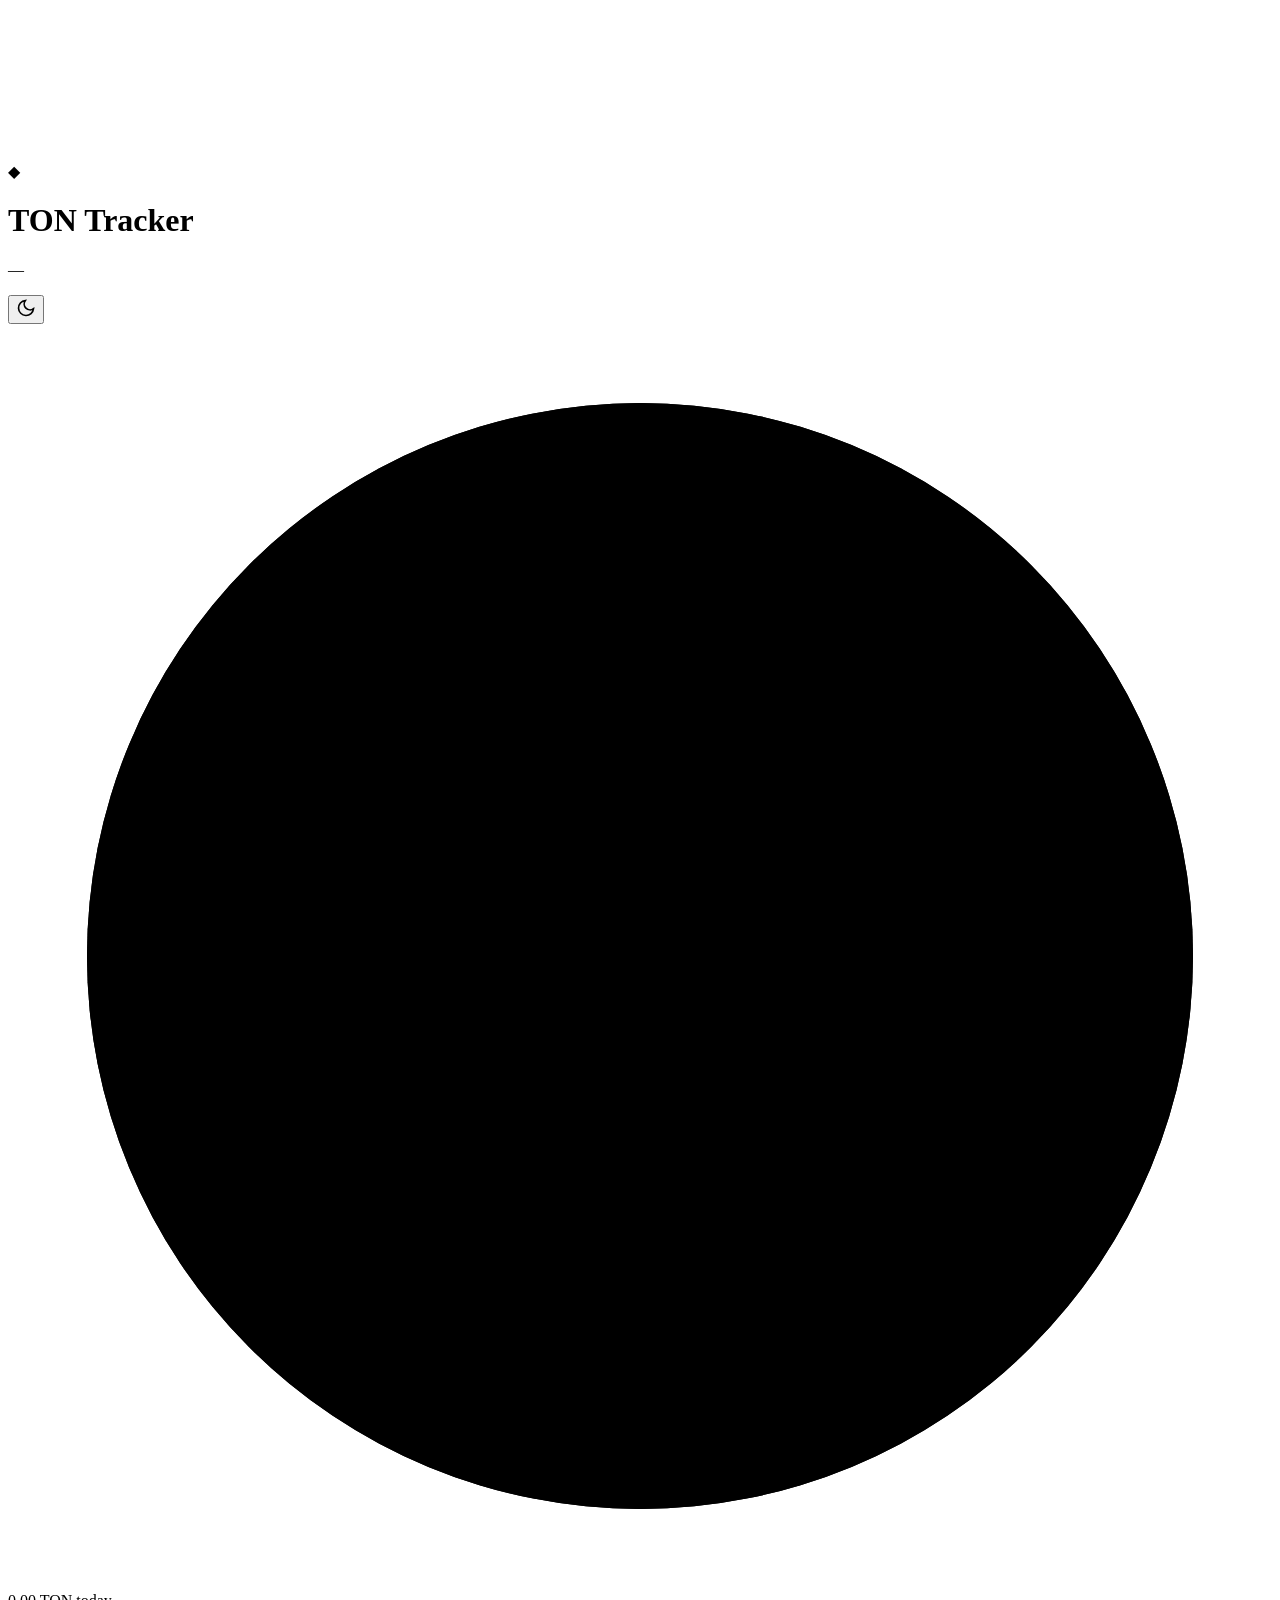
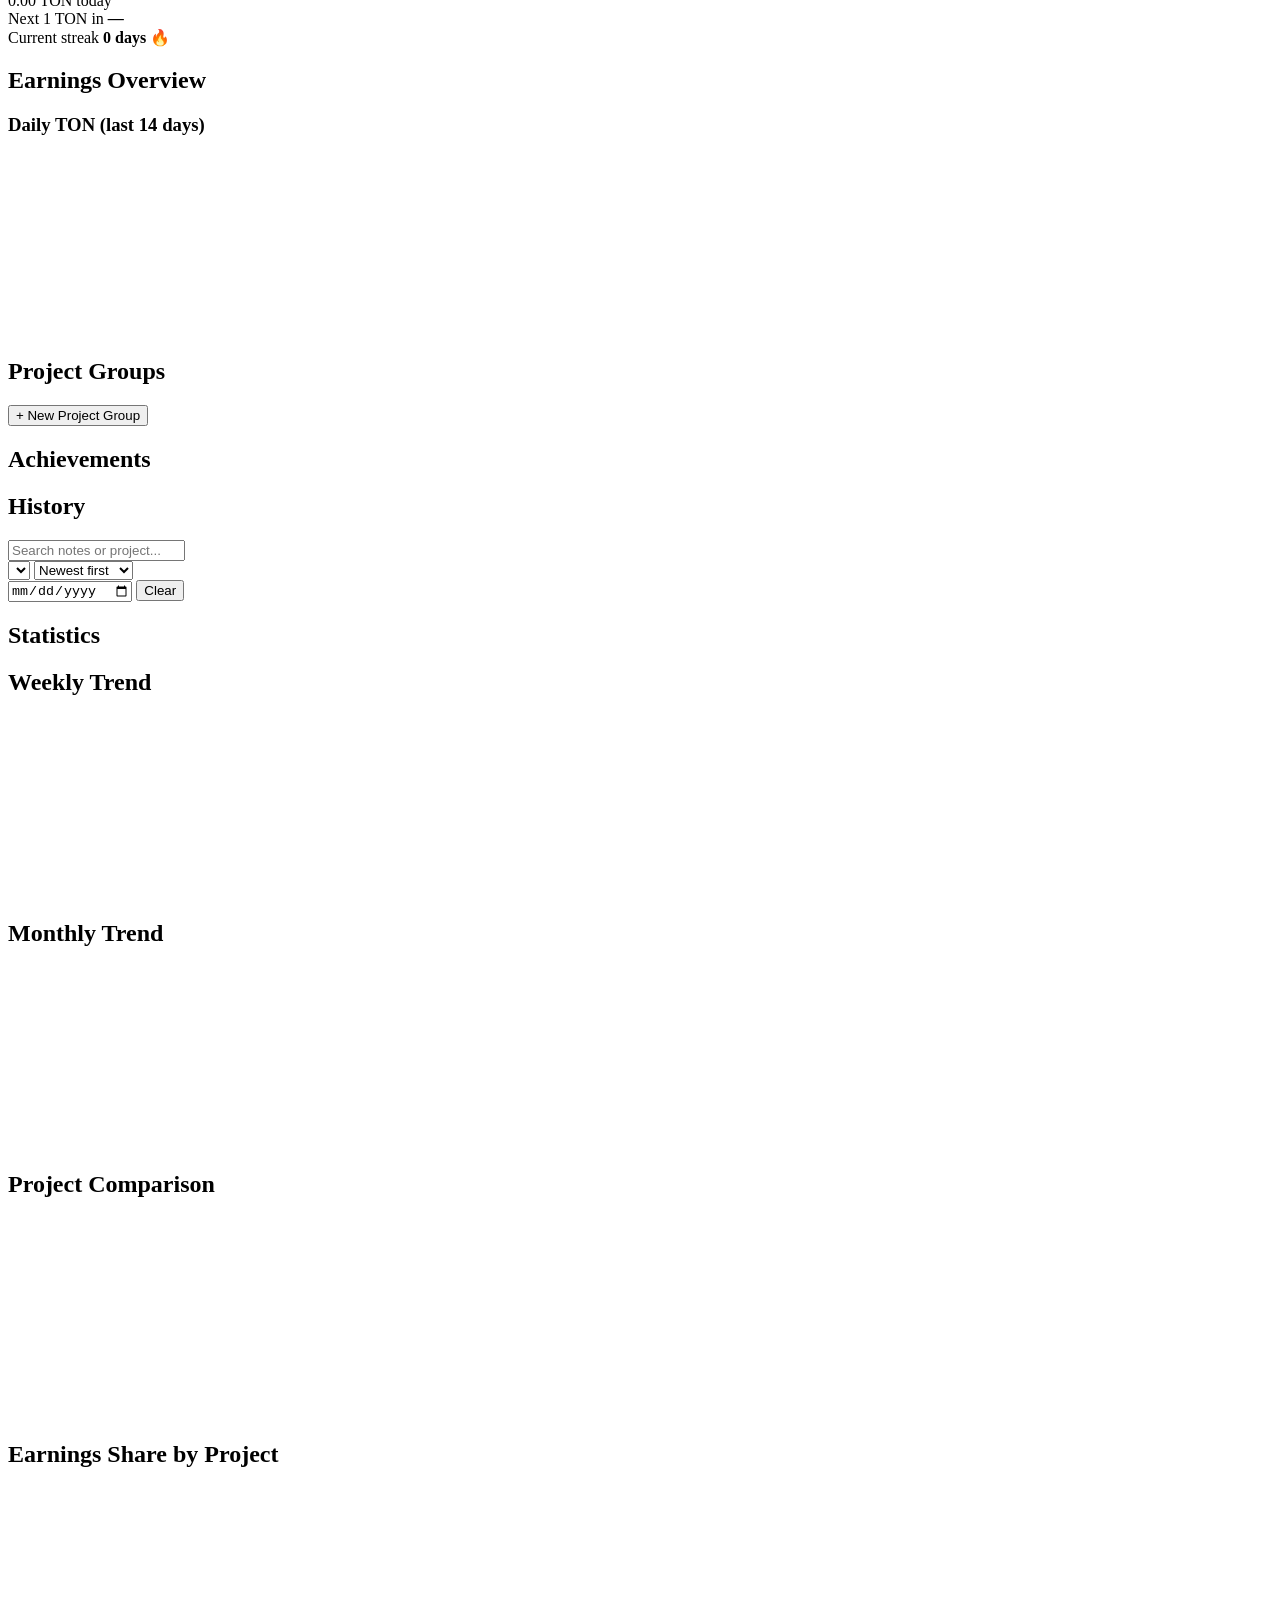
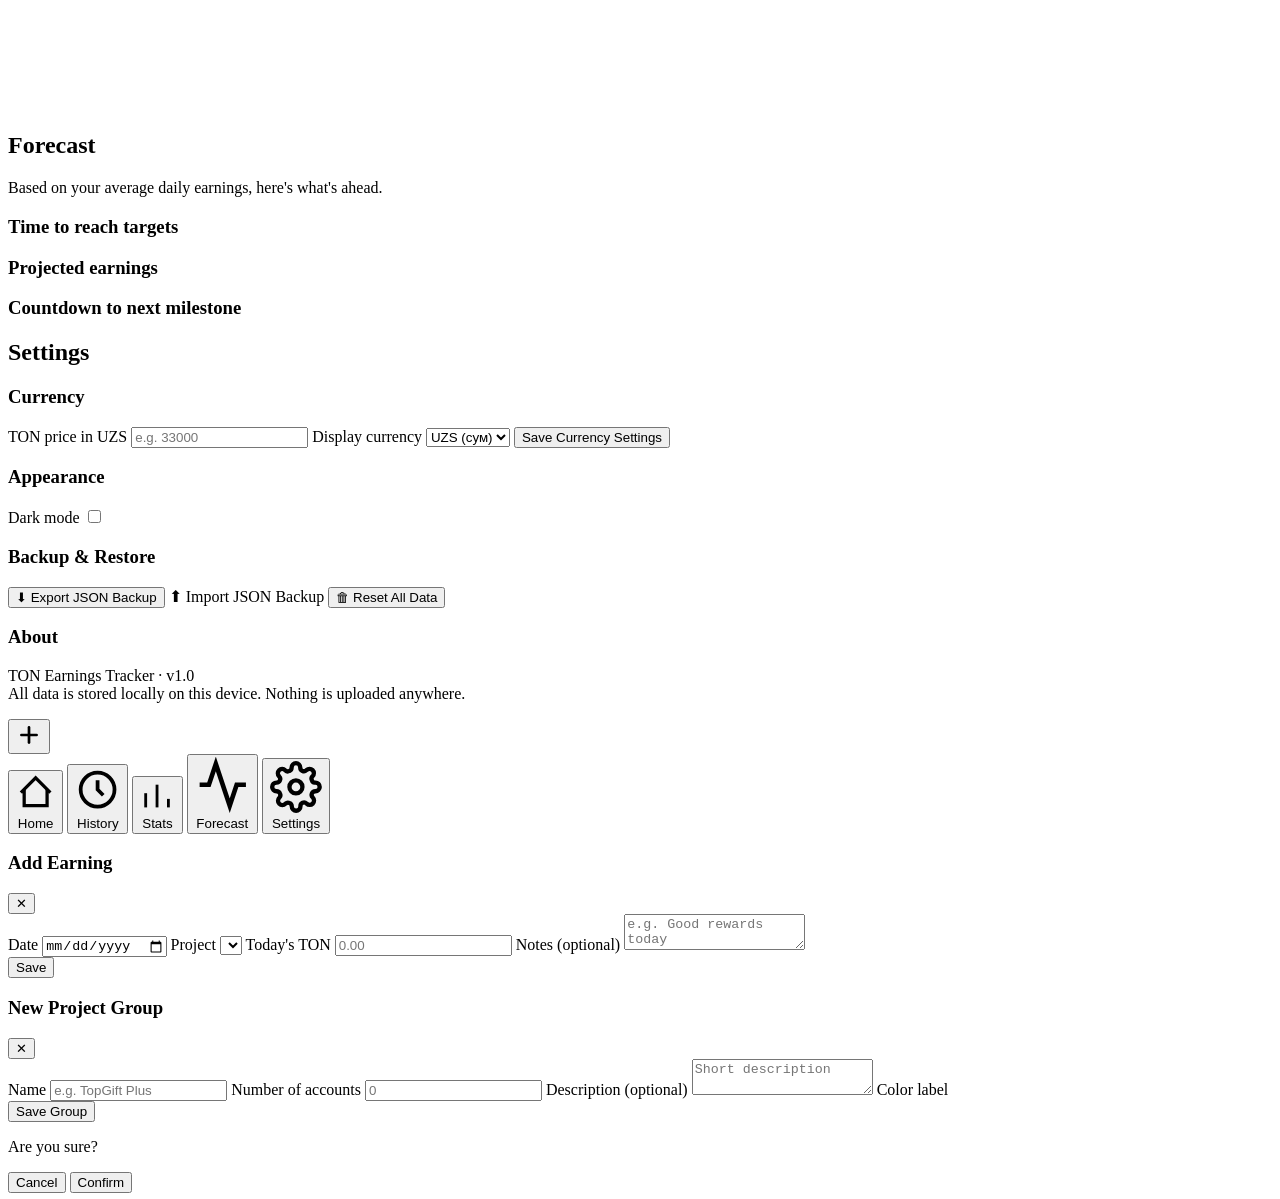
==== index.html @ f4ade4c9 "Create index.html" ====
<!DOCTYPE html>
<html lang="en">
<head>
<meta charset="UTF-8">
<meta name="viewport" content="width=device-width, initial-scale=1.0, viewport-fit=cover">
<title>TON Earnings Tracker</title>
<link rel="stylesheet" href="style.css">
</head>
<body>

<!-- ================= CONFETTI CANVAS (full-screen overlay for celebration bursts) ================= -->
<canvas id="confettiCanvas"></canvas>

<!-- ================= TOAST NOTIFICATION ================= -->
<div id="toast" class="toast"></div>

<!-- ================= APP SHELL ================= -->
<div class="app-shell">

  <!-- Top bar -->
  <header class="topbar">
    <div class="topbar-brand">
      <span class="topbar-logo">◆</span>
      <div class="topbar-titles">
        <h1>TON Tracker</h1>
        <p id="topbarDate">—</p>
      </div>
    </div>
    <button class="icon-btn" id="themeToggleBtn" title="Toggle theme" aria-label="Toggle dark/light mode">
      <svg id="themeIcon" width="20" height="20" viewBox="0 0 24 24" fill="none" stroke="currentColor" stroke-width="2"><path d="M21 12.79A9 9 0 1 1 11.21 3 7 7 0 0 0 21 12.79z"/></svg>
    </button>
  </header>

  <!-- ================= MAIN SCROLL AREA ================= -->
  <main class="main-content" id="mainContent">

    <!-- ---------------- DASHBOARD PAGE ---------------- -->
    <section class="page active" id="page-dashboard">

      <!-- Hero ring: progress toward next 1 TON -->
      <div class="hero-card glass">
        <div class="hero-ring-wrap">
          <svg class="hero-ring" viewBox="0 0 160 160">
            <circle class="hero-ring-bg" cx="80" cy="80" r="70"></circle>
            <circle class="hero-ring-fg" id="heroRingFg" cx="80" cy="80" r="70"></circle>
          </svg>
          <div class="hero-ring-center">
            <span class="hero-ring-value" id="heroRingValue">0.00</span>
            <span class="hero-ring-label">TON today</span>
          </div>
        </div>
        <div class="hero-meta">
          <div class="hero-meta-row">
            <span>Next 1 TON in</span>
            <strong id="heroNextTon">—</strong>
          </div>
          <div class="hero-meta-row">
            <span>Current streak</span>
            <strong id="heroStreak">0 days 🔥</strong>
          </div>
        </div>
      </div>

      <!-- Stat cards grid -->
      <div class="stat-grid" id="statGrid">
        <!-- populated by JS -->
      </div>

      <!-- Quick add button lives as a floating action button (see below) -->

      <h2 class="section-title">Earnings Overview</h2>
      <div class="chart-card glass">
        <div class="chart-card-head">
          <h3>Daily TON (last 14 days)</h3>
        </div>
        <canvas id="dashboardDailyChart" height="180"></canvas>
      </div>

      <h2 class="section-title">Project Groups</h2>
      <div class="group-grid" id="groupGrid">
        <!-- populated by JS -->
      </div>
      <button class="btn-secondary full-width" id="addGroupBtn">+ New Project Group</button>

      <h2 class="section-title">Achievements</h2>
      <div class="badge-row" id="badgeRow">
        <!-- populated by JS -->
      </div>

    </section>

    <!-- ---------------- HISTORY PAGE ---------------- -->
    <section class="page" id="page-history">
      <h2 class="page-title">History</h2>

      <div class="glass filter-card">
        <input type="text" id="historySearch" class="input" placeholder="Search notes or project...">
        <div class="filter-row">
          <select id="historyProjectFilter" class="input select"></select>
          <select id="historySort" class="input select">
            <option value="newest">Newest first</option>
            <option value="oldest">Oldest first</option>
            <option value="highest">Highest TON</option>
            <option value="lowest">Lowest TON</option>
          </select>
        </div>
        <div class="filter-row">
          <input type="date" id="historyDateFilter" class="input">
          <button class="btn-ghost small" id="clearFiltersBtn">Clear</button>
        </div>
      </div>

      <div class="history-list" id="historyList">
        <!-- populated by JS -->
      </div>
      <p class="empty-state" id="historyEmpty" style="display:none;">No entries yet. Tap + to add your first earning.</p>
    </section>

    <!-- ---------------- STATISTICS PAGE ---------------- -->
    <section class="page" id="page-stats">
      <h2 class="page-title">Statistics</h2>

      <div class="stat-grid" id="statsDetailGrid">
        <!-- populated by JS -->
      </div>

      <h2 class="section-title">Weekly Trend</h2>
      <div class="chart-card glass">
        <canvas id="weeklyChart" height="180"></canvas>
      </div>

      <h2 class="section-title">Monthly Trend</h2>
      <div class="chart-card glass">
        <canvas id="monthlyChart" height="180"></canvas>
      </div>

      <h2 class="section-title">Project Comparison</h2>
      <div class="chart-card glass">
        <canvas id="projectCompareChart" height="200"></canvas>
      </div>

      <h2 class="section-title">Earnings Share by Project</h2>
      <div class="chart-card glass">
        <canvas id="projectPieChart" height="220"></canvas>
      </div>
    </section>

    <!-- ---------------- FORECAST PAGE ---------------- -->
    <section class="page" id="page-forecast">
      <h2 class="page-title">Forecast</h2>
      <p class="page-subtitle">Based on your average daily earnings, here's what's ahead.</p>

      <h3 class="section-title small">Time to reach targets</h3>
      <div class="forecast-grid" id="forecastTargetGrid">
        <!-- populated by JS -->
      </div>

      <h3 class="section-title small">Projected earnings</h3>
      <div class="forecast-grid" id="forecastProjectionGrid">
        <!-- populated by JS -->
      </div>

      <h3 class="section-title small">Countdown to next milestone</h3>
      <div class="glass countdown-card" id="countdownCard">
        <!-- populated by JS -->
      </div>
    </section>

    <!-- ---------------- SETTINGS PAGE ---------------- -->
    <section class="page" id="page-settings">
      <h2 class="page-title">Settings</h2>

      <div class="glass settings-card">
        <h3 class="settings-heading">Currency</h3>
        <label class="field-label">TON price in UZS</label>
        <input type="number" id="tonPriceInput" class="input" placeholder="e.g. 33000" min="0" step="1">
        <label class="field-label">Display currency</label>
        <select id="currencySelect" class="input select">
          <option value="UZS">UZS (сум)</option>
          <option value="USD">USD ($)</option>
          <option value="EUR">EUR (€)</option>
          <option value="RUB">RUB (₽)</option>
        </select>
        <button class="btn-primary full-width" id="saveCurrencyBtn">Save Currency Settings</button>
      </div>

      <div class="glass settings-card">
        <h3 class="settings-heading">Appearance</h3>
        <div class="toggle-row">
          <span>Dark mode</span>
          <label class="switch">
            <input type="checkbox" id="darkModeSwitch">
            <span class="slider"></span>
          </label>
        </div>
      </div>

      <div class="glass settings-card">
        <h3 class="settings-heading">Backup & Restore</h3>
        <button class="btn-secondary full-width" id="exportBtn">⬇ Export JSON Backup</button>
        <label class="btn-secondary full-width file-label">
          ⬆ Import JSON Backup
          <input type="file" id="importInput" accept="application/json" hidden>
        </label>
        <button class="btn-danger full-width" id="resetBtn">🗑 Reset All Data</button>
      </div>

      <div class="glass settings-card">
        <h3 class="settings-heading">About</h3>
        <p class="about-text">TON Earnings Tracker · v1.0<br>All data is stored locally on this device. Nothing is uploaded anywhere.</p>
      </div>
    </section>

  </main>

  <!-- ================= FLOATING ADD BUTTON ================= -->
  <button class="fab" id="fabAddEntry" aria-label="Add earning entry">
    <svg width="26" height="26" viewBox="0 0 24 24" fill="none" stroke="currentColor" stroke-width="2.5" stroke-linecap="round"><line x1="12" y1="5" x2="12" y2="19"/><line x1="5" y1="12" x2="19" y2="12"/></svg>
  </button>

  <!-- ================= BOTTOM NAVIGATION ================= -->
  <nav class="bottom-nav">
    <button class="nav-item active" data-page="dashboard">
      <svg viewBox="0 0 24 24" fill="none" stroke="currentColor" stroke-width="2"><path d="M3 12l9-9 9 9"/><path d="M5 10v10h14V10"/></svg>
      <span>Home</span>
    </button>
    <button class="nav-item" data-page="history">
      <svg viewBox="0 0 24 24" fill="none" stroke="currentColor" stroke-width="2"><circle cx="12" cy="12" r="9"/><path d="M12 7v5l3 3"/></svg>
      <span>History</span>
    </button>
    <button class="nav-item" data-page="stats">
      <svg viewBox="0 0 24 24" fill="none" stroke="currentColor" stroke-width="2"><line x1="4" y1="20" x2="4" y2="10"/><line x1="12" y1="20" x2="12" y2="4"/><line x1="20" y1="20" x2="20" y2="14"/></svg>
      <span>Stats</span>
    </button>
    <button class="nav-item" data-page="forecast">
      <svg viewBox="0 0 24 24" fill="none" stroke="currentColor" stroke-width="2"><path d="M22 12h-4l-3 9L9 3l-3 9H2"/></svg>
      <span>Forecast</span>
    </button>
    <button class="nav-item" data-page="settings">
      <svg viewBox="0 0 24 24" fill="none" stroke="currentColor" stroke-width="2"><circle cx="12" cy="12" r="3"/><path d="M19.4 15a1.65 1.65 0 00.33 1.82l.06.06a2 2 0 11-2.83 2.83l-.06-.06a1.65 1.65 0 00-1.82-.33 1.65 1.65 0 00-1 1.51V21a2 2 0 11-4 0v-.09A1.65 1.65 0 009 19.4a1.65 1.65 0 00-1.82.33l-.06.06a2 2 0 11-2.83-2.83l.06-.06A1.65 1.65 0 004.6 15a1.65 1.65 0 00-1.51-1H3a2 2 0 110-4h.09A1.65 1.65 0 004.6 9a1.65 1.65 0 00-.33-1.82l-.06-.06a2 2 0 112.83-2.83l.06.06A1.65 1.65 0 009 4.6a1.65 1.65 0 001-1.51V3a2 2 0 114 0v.09a1.65 1.65 0 001 1.51 1.65 1.65 0 001.82-.33l.06-.06a2 2 0 112.83 2.83l-.06.06A1.65 1.65 0 0019.4 9c.2.63.63 1.16 1.51 1H21a2 2 0 010 4h-.09a1.65 1.65 0 00-1.51 1z"/></svg>
      <span>Settings</span>
    </button>
  </nav>
</div>

<!-- ================= MODAL: ADD/EDIT ENTRY ================= -->
<div class="modal-overlay" id="entryModalOverlay">
  <div class="modal glass" id="entryModal">
    <div class="modal-header">
      <h3 id="entryModalTitle">Add Earning</h3>
      <button class="icon-btn" id="closeEntryModal">✕</button>
    </div>
    <div class="modal-body">
      <input type="hidden" id="entryId">
      <label class="field-label">Date</label>
      <input type="date" id="entryDate" class="input">

      <label class="field-label">Project</label>
      <select id="entryProject" class="input select"></select>

      <label class="field-label">Today's TON</label>
      <input type="number" id="entryAmount" class="input" placeholder="0.00" min="0" step="0.0001">

      <label class="field-label">Notes (optional)</label>
      <textarea id="entryNotes" class="input textarea" placeholder="e.g. Good rewards today"></textarea>
    </div>
    <div class="modal-footer">
      <button class="btn-ghost" id="deleteEntryBtn" style="display:none;">Delete</button>
      <button class="btn-primary" id="saveEntryBtn">Save</button>
    </div>
  </div>
</div>

<!-- ================= MODAL: ADD/EDIT GROUP ================= -->
<div class="modal-overlay" id="groupModalOverlay">
  <div class="modal glass" id="groupModal">
    <div class="modal-header">
      <h3 id="groupModalTitle">New Project Group</h3>
      <button class="icon-btn" id="closeGroupModal">✕</button>
    </div>
    <div class="modal-body">
      <input type="hidden" id="groupId">
      <label class="field-label">Name</label>
      <input type="text" id="groupName" class="input" placeholder="e.g. TopGift Plus">

      <label class="field-label">Number of accounts</label>
      <input type="number" id="groupAccounts" class="input" placeholder="0" min="0" step="1">

      <label class="field-label">Description (optional)</label>
      <textarea id="groupDescription" class="input textarea" placeholder="Short description"></textarea>

      <label class="field-label">Color label</label>
      <div class="color-swatches" id="colorSwatches"></div>
    </div>
    <div class="modal-footer">
      <button class="btn-ghost" id="deleteGroupBtn" style="display:none;">Delete</button>
      <button class="btn-primary" id="saveGroupBtn">Save Group</button>
    </div>
  </div>
</div>

<!-- ================= MODAL: CONFIRM ================= -->
<div class="modal-overlay" id="confirmOverlay">
  <div class="modal glass confirm-modal">
    <div class="modal-body">
      <p id="confirmMessage">Are you sure?</p>
    </div>
    <div class="modal-footer">
      <button class="btn-ghost" id="confirmCancelBtn">Cancel</button>
      <button class="btn-danger" id="confirmOkBtn">Confirm</button>
    </div>
  </div>
</div>

<script src="app.js"></script>
</body>
</html>
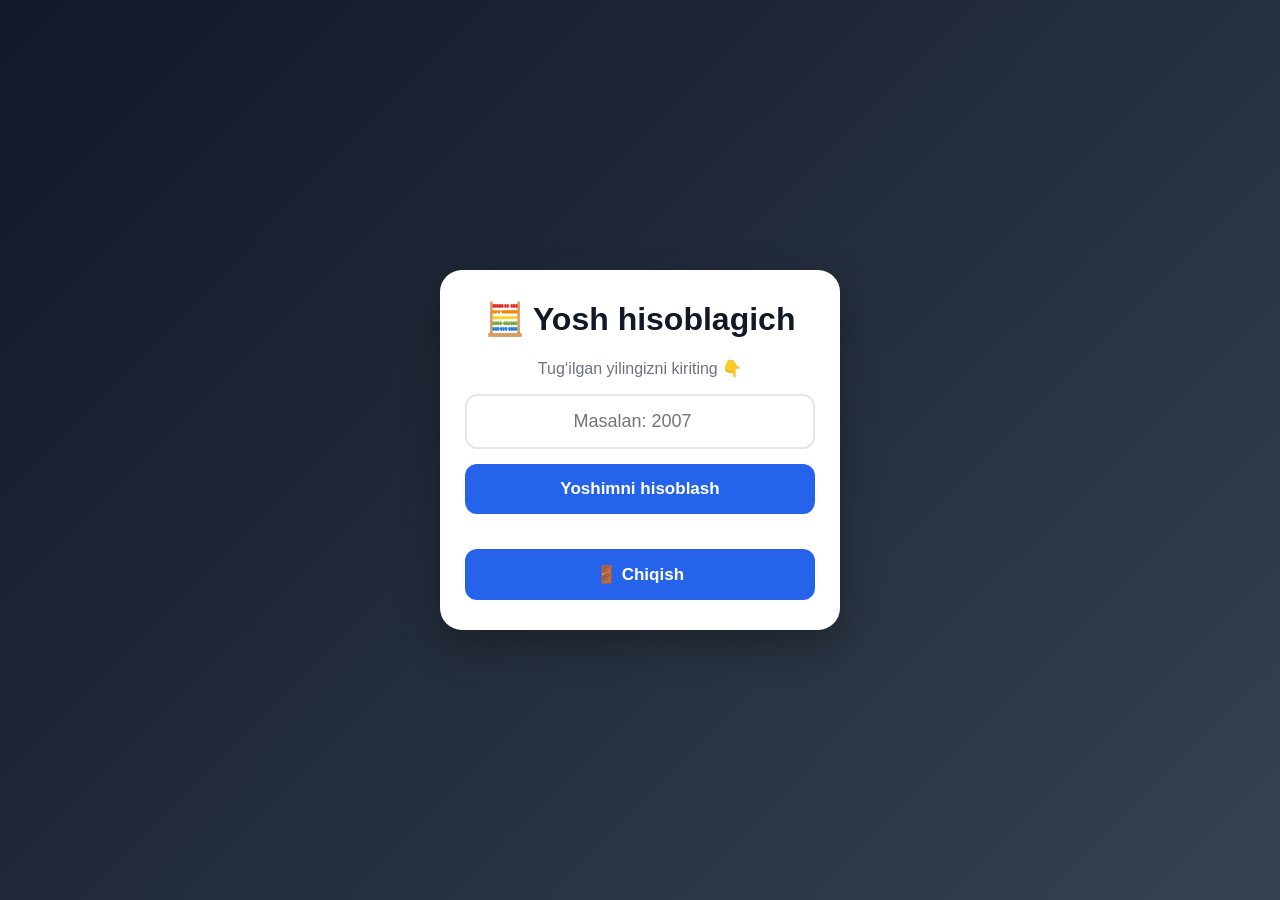
==== commit 2a2c91d9: "Update index.html" ====
--- a/index.html
+++ b/index.html
@@ -1,317 +1,170 @@
-<!DOCTYPE html>
-<html lang="en">
+<!DOCTYPE html><html lang="uz">
 <head>
-<meta charset="UTF-8">
-<meta name="viewport" content="width=device-width, initial-scale=1.0, viewport-fit=cover">
-<title>TON Earnings Tracker</title>
-<link rel="stylesheet" href="style.css">
-</head>
-<body>
+    <meta charset="UTF-8">
+    <meta name="viewport" content="width=device-width, initial-scale=1.0">
+    <title>Yosh hisoblagich 😐</title><style>
+    * {
+        box-sizing: border-box;
+        font-family: Arial, sans-serif;
+    }
 
-<!-- ================= CONFETTI CANVAS (full-screen overlay for celebration bursts) ================= -->
-<canvas id="confettiCanvas"></canvas>
+    body {
+        margin: 0;
+        min-height: 100vh;
+        display: flex;
+        justify-content: center;
+        align-items: center;
+        background: linear-gradient(135deg, #111827, #374151);
+        padding: 20px;
+    }
 
-<!-- ================= TOAST NOTIFICATION ================= -->
-<div id="toast" class="toast"></div>
+    .box {
+        width: 100%;
+        max-width: 400px;
+        background: white;
+        padding: 30px 25px;
+        border-radius: 22px;
+        text-align: center;
+        box-shadow: 0 15px 40px rgba(0,0,0,0.3);
+    }
 
-<!-- ================= APP SHELL ================= -->
-<div class="app-shell">
+    h1 {
+        margin-top: 0;
+        color: #111827;
+    }
 
-  <!-- Top bar -->
-  <header class="topbar">
-    <div class="topbar-brand">
-      <span class="topbar-logo">◆</span>
-      <div class="topbar-titles">
-        <h1>TON Tracker</h1>
-        <p id="topbarDate">—</p>
-      </div>
+    p {
+        color: #6b7280;
+    }
+
+    input {
+        width: 100%;
+        padding: 15px;
+        border: 2px solid #e5e7eb;
+        border-radius: 12px;
+        font-size: 18px;
+        text-align: center;
+        outline: none;
+    }
+
+    input:focus {
+        border-color: #2563eb;
+    }
+
+    button {
+        width: 100%;
+        margin-top: 15px;
+        padding: 15px;
+        border: none;
+        border-radius: 12px;
+        background: #2563eb;
+        color: white;
+        font-size: 17px;
+        font-weight: bold;
+        cursor: pointer;
+    }
+
+    button:hover {
+        background: #1d4ed8;
+    }
+
+    #result {
+        margin-top: 20px;
+        font-size: 20px;
+        font-weight: bold;
+        color: #111827;
+    }
+
+    .payment {
+        display: none;
+        margin-top: 25px;
+        padding: 20px;
+        border-radius: 15px;
+        background: #fff7ed;
+        border: 2px solid #fb923c;
+    }
+
+    .card {
+        background: #111827;
+        color: white;
+        padding: 14px;
+        border-radius: 10px;
+        margin: 15px 0;
+        font-size: 18px;
+        letter-spacing: 1px;
+    }
+
+    .warning {
+        color: #dc2626;
+        font-size: 17px;
+        line-height: 1.5;
+        font-weight: bold;
+    }
+</style>
+
+</head><body><div class="box">
+
+    <h1>🧮 Yosh hisoblagich</h1>
+
+    <p>Tug‘ilgan yilingizni kiriting 👇</p>
+
+    <input type="number" id="year" placeholder="Masalan: 2007">
+
+    <button onclick="calculateAge()">Yoshimni hisoblash</button>
+
+    <div id="result"></div>
+
+    <button onclick="exitSite()">🚪 Chiqish</button>
+
+    <div class="payment" id="payment">
+
+        <h2>💸 To‘lov mavjud</h2>
+
+        <p>Saytdan foydalanish narxi:</p>
+
+        <h1>25 000 so‘m</h1>
+
+        <div class="card">
+            💳 5614 6868 1371 0202
+        </div>
+
+        <p class="warning">
+            Saytdan, birovning mahsulotidan foydalanib
+            pulini to‘lamasdan chiqib ketmoqchimisiz?
+            <br><br>
+            UYALING 🥲
+        </p>
+
     </div>
-    <button class="icon-btn" id="themeToggleBtn" title="Toggle theme" aria-label="Toggle dark/light mode">
-      <svg id="themeIcon" width="20" height="20" viewBox="0 0 24 24" fill="none" stroke="currentColor" stroke-width="2"><path d="M21 12.79A9 9 0 1 1 11.21 3 7 7 0 0 0 21 12.79z"/></svg>
-    </button>
-  </header>
 
-  <!-- ================= MAIN SCROLL AREA ================= -->
-  <main class="main-content" id="mainContent">
-
-    <!-- ---------------- DASHBOARD PAGE ---------------- -->
-    <section class="page active" id="page-dashboard">
-
-      <!-- Hero ring: progress toward next 1 TON -->
-      <div class="hero-card glass">
-        <div class="hero-ring-wrap">
-          <svg class="hero-ring" viewBox="0 0 160 160">
-            <circle class="hero-ring-bg" cx="80" cy="80" r="70"></circle>
-            <circle class="hero-ring-fg" id="heroRingFg" cx="80" cy="80" r="70"></circle>
-          </svg>
-          <div class="hero-ring-center">
-            <span class="hero-ring-value" id="heroRingValue">0.00</span>
-            <span class="hero-ring-label">TON today</span>
-          </div>
-        </div>
-        <div class="hero-meta">
-          <div class="hero-meta-row">
-            <span>Next 1 TON in</span>
-            <strong id="heroNextTon">—</strong>
-          </div>
-          <div class="hero-meta-row">
-            <span>Current streak</span>
-            <strong id="heroStreak">0 days 🔥</strong>
-          </div>
-        </div>
-      </div>
-
-      <!-- Stat cards grid -->
-      <div class="stat-grid" id="statGrid">
-        <!-- populated by JS -->
-      </div>
-
-      <!-- Quick add button lives as a floating action button (see below) -->
-
-      <h2 class="section-title">Earnings Overview</h2>
-      <div class="chart-card glass">
-        <div class="chart-card-head">
-          <h3>Daily TON (last 14 days)</h3>
-        </div>
-        <canvas id="dashboardDailyChart" height="180"></canvas>
-      </div>
-
-      <h2 class="section-title">Project Groups</h2>
-      <div class="group-grid" id="groupGrid">
-        <!-- populated by JS -->
-      </div>
-      <button class="btn-secondary full-width" id="addGroupBtn">+ New Project Group</button>
-
-      <h2 class="section-title">Achievements</h2>
-      <div class="badge-row" id="badgeRow">
-        <!-- populated by JS -->
-      </div>
-
-    </section>
-
-    <!-- ---------------- HISTORY PAGE ---------------- -->
-    <section class="page" id="page-history">
-      <h2 class="page-title">History</h2>
-
-      <div class="glass filter-card">
-        <input type="text" id="historySearch" class="input" placeholder="Search notes or project...">
-        <div class="filter-row">
-          <select id="historyProjectFilter" class="input select"></select>
-          <select id="historySort" class="input select">
-            <option value="newest">Newest first</option>
-            <option value="oldest">Oldest first</option>
-            <option value="highest">Highest TON</option>
-            <option value="lowest">Lowest TON</option>
-          </select>
-        </div>
-        <div class="filter-row">
-          <input type="date" id="historyDateFilter" class="input">
-          <button class="btn-ghost small" id="clearFiltersBtn">Clear</button>
-        </div>
-      </div>
-
-      <div class="history-list" id="historyList">
-        <!-- populated by JS -->
-      </div>
-      <p class="empty-state" id="historyEmpty" style="display:none;">No entries yet. Tap + to add your first earning.</p>
-    </section>
-
-    <!-- ---------------- STATISTICS PAGE ---------------- -->
-    <section class="page" id="page-stats">
-      <h2 class="page-title">Statistics</h2>
-
-      <div class="stat-grid" id="statsDetailGrid">
-        <!-- populated by JS -->
-      </div>
-
-      <h2 class="section-title">Weekly Trend</h2>
-      <div class="chart-card glass">
-        <canvas id="weeklyChart" height="180"></canvas>
-      </div>
-
-      <h2 class="section-title">Monthly Trend</h2>
-      <div class="chart-card glass">
-        <canvas id="monthlyChart" height="180"></canvas>
-      </div>
-
-      <h2 class="section-title">Project Comparison</h2>
-      <div class="chart-card glass">
-        <canvas id="projectCompareChart" height="200"></canvas>
-      </div>
-
-      <h2 class="section-title">Earnings Share by Project</h2>
-      <div class="chart-card glass">
-        <canvas id="projectPieChart" height="220"></canvas>
-      </div>
-    </section>
-
-    <!-- ---------------- FORECAST PAGE ---------------- -->
-    <section class="page" id="page-forecast">
-      <h2 class="page-title">Forecast</h2>
-      <p class="page-subtitle">Based on your average daily earnings, here's what's ahead.</p>
-
-      <h3 class="section-title small">Time to reach targets</h3>
-      <div class="forecast-grid" id="forecastTargetGrid">
-        <!-- populated by JS -->
-      </div>
-
-      <h3 class="section-title small">Projected earnings</h3>
-      <div class="forecast-grid" id="forecastProjectionGrid">
-        <!-- populated by JS -->
-      </div>
-
-      <h3 class="section-title small">Countdown to next milestone</h3>
-      <div class="glass countdown-card" id="countdownCard">
-        <!-- populated by JS -->
-      </div>
-    </section>
-
-    <!-- ---------------- SETTINGS PAGE ---------------- -->
-    <section class="page" id="page-settings">
-      <h2 class="page-title">Settings</h2>
-
-      <div class="glass settings-card">
-        <h3 class="settings-heading">Currency</h3>
-        <label class="field-label">TON price in UZS</label>
-        <input type="number" id="tonPriceInput" class="input" placeholder="e.g. 33000" min="0" step="1">
-        <label class="field-label">Display currency</label>
-        <select id="currencySelect" class="input select">
-          <option value="UZS">UZS (сум)</option>
-          <option value="USD">USD ($)</option>
-          <option value="EUR">EUR (€)</option>
-          <option value="RUB">RUB (₽)</option>
-        </select>
-        <button class="btn-primary full-width" id="saveCurrencyBtn">Save Currency Settings</button>
-      </div>
-
-      <div class="glass settings-card">
-        <h3 class="settings-heading">Appearance</h3>
-        <div class="toggle-row">
-          <span>Dark mode</span>
-          <label class="switch">
-            <input type="checkbox" id="darkModeSwitch">
-            <span class="slider"></span>
-          </label>
-        </div>
-      </div>
-
-      <div class="glass settings-card">
-        <h3 class="settings-heading">Backup & Restore</h3>
-        <button class="btn-secondary full-width" id="exportBtn">⬇ Export JSON Backup</button>
-        <label class="btn-secondary full-width file-label">
-          ⬆ Import JSON Backup
-          <input type="file" id="importInput" accept="application/json" hidden>
-        </label>
-        <button class="btn-danger full-width" id="resetBtn">🗑 Reset All Data</button>
-      </div>
-
-      <div class="glass settings-card">
-        <h3 class="settings-heading">About</h3>
-        <p class="about-text">TON Earnings Tracker · v1.0<br>All data is stored locally on this device. Nothing is uploaded anywhere.</p>
-      </div>
-    </section>
-
-  </main>
-
-  <!-- ================= FLOATING ADD BUTTON ================= -->
-  <button class="fab" id="fabAddEntry" aria-label="Add earning entry">
-    <svg width="26" height="26" viewBox="0 0 24 24" fill="none" stroke="currentColor" stroke-width="2.5" stroke-linecap="round"><line x1="12" y1="5" x2="12" y2="19"/><line x1="5" y1="12" x2="19" y2="12"/></svg>
-  </button>
-
-  <!-- ================= BOTTOM NAVIGATION ================= -->
-  <nav class="bottom-nav">
-    <button class="nav-item active" data-page="dashboard">
-      <svg viewBox="0 0 24 24" fill="none" stroke="currentColor" stroke-width="2"><path d="M3 12l9-9 9 9"/><path d="M5 10v10h14V10"/></svg>
-      <span>Home</span>
-    </button>
-    <button class="nav-item" data-page="history">
-      <svg viewBox="0 0 24 24" fill="none" stroke="currentColor" stroke-width="2"><circle cx="12" cy="12" r="9"/><path d="M12 7v5l3 3"/></svg>
-      <span>History</span>
-    </button>
-    <button class="nav-item" data-page="stats">
-      <svg viewBox="0 0 24 24" fill="none" stroke="currentColor" stroke-width="2"><line x1="4" y1="20" x2="4" y2="10"/><line x1="12" y1="20" x2="12" y2="4"/><line x1="20" y1="20" x2="20" y2="14"/></svg>
-      <span>Stats</span>
-    </button>
-    <button class="nav-item" data-page="forecast">
-      <svg viewBox="0 0 24 24" fill="none" stroke="currentColor" stroke-width="2"><path d="M22 12h-4l-3 9L9 3l-3 9H2"/></svg>
-      <span>Forecast</span>
-    </button>
-    <button class="nav-item" data-page="settings">
-      <svg viewBox="0 0 24 24" fill="none" stroke="currentColor" stroke-width="2"><circle cx="12" cy="12" r="3"/><path d="M19.4 15a1.65 1.65 0 00.33 1.82l.06.06a2 2 0 11-2.83 2.83l-.06-.06a1.65 1.65 0 00-1.82-.33 1.65 1.65 0 00-1 1.51V21a2 2 0 11-4 0v-.09A1.65 1.65 0 009 19.4a1.65 1.65 0 00-1.82.33l-.06.06a2 2 0 11-2.83-2.83l.06-.06A1.65 1.65 0 004.6 15a1.65 1.65 0 00-1.51-1H3a2 2 0 110-4h.09A1.65 1.65 0 004.6 9a1.65 1.65 0 00-.33-1.82l-.06-.06a2 2 0 112.83-2.83l.06.06A1.65 1.65 0 009 4.6a1.65 1.65 0 001-1.51V3a2 2 0 114 0v.09a1.65 1.65 0 001 1.51 1.65 1.65 0 001.82-.33l.06-.06a2 2 0 112.83 2.83l-.06.06A1.65 1.65 0 0019.4 9c.2.63.63 1.16 1.51 1H21a2 2 0 010 4h-.09a1.65 1.65 0 00-1.51 1z"/></svg>
-      <span>Settings</span>
-    </button>
-  </nav>
 </div>
 
-<!-- ================= MODAL: ADD/EDIT ENTRY ================= -->
-<div class="modal-overlay" id="entryModalOverlay">
-  <div class="modal glass" id="entryModal">
-    <div class="modal-header">
-      <h3 id="entryModalTitle">Add Earning</h3>
-      <button class="icon-btn" id="closeEntryModal">✕</button>
-    </div>
-    <div class="modal-body">
-      <input type="hidden" id="entryId">
-      <label class="field-label">Date</label>
-      <input type="date" id="entryDate" class="input">
+<script>
+    function calculateAge() {
+        const birthYear = document.getElementById("year").value;
+        const currentYear = new Date().getFullYear();
 
-      <label class="field-label">Project</label>
-      <select id="entryProject" class="input select"></select>
+        if (birthYear === "") {
+            document.getElementById("result").innerHTML =
+                "Avval tug‘ilgan yilingizni yozing 😐";
+            return;
+        }
 
-      <label class="field-label">Today's TON</label>
-      <input type="number" id="entryAmount" class="input" placeholder="0.00" min="0" step="0.0001">
+        const age = currentYear - birthYear;
 
-      <label class="field-label">Notes (optional)</label>
-      <textarea id="entryNotes" class="input textarea" placeholder="e.g. Good rewards today"></textarea>
-    </div>
-    <div class="modal-footer">
-      <button class="btn-ghost" id="deleteEntryBtn" style="display:none;">Delete</button>
-      <button class="btn-primary" id="saveEntryBtn">Save</button>
-    </div>
-  </div>
-</div>
+        document.getElementById("result").innerHTML =
+            `Sizning yoshingiz: ${age} yosh 🎉`;
+    }
 
-<!-- ================= MODAL: ADD/EDIT GROUP ================= -->
-<div class="modal-overlay" id="groupModalOverlay">
-  <div class="modal glass" id="groupModal">
-    <div class="modal-header">
-      <h3 id="groupModalTitle">New Project Group</h3>
-      <button class="icon-btn" id="closeGroupModal">✕</button>
-    </div>
-    <div class="modal-body">
-      <input type="hidden" id="groupId">
-      <label class="field-label">Name</label>
-      <input type="text" id="groupName" class="input" placeholder="e.g. TopGift Plus">
+    function exitSite() {
+        document.getElementById("payment").style.display = "block";
 
-      <label class="field-label">Number of accounts</label>
-      <input type="number" id="groupAccounts" class="input" placeholder="0" min="0" step="1">
+        window.scrollTo({
+            top: document.body.scrollHeight,
+            behavior: "smooth"
+        });
+    }
+</script>
 
-      <label class="field-label">Description (optional)</label>
-      <textarea id="groupDescription" class="input textarea" placeholder="Short description"></textarea>
-
-      <label class="field-label">Color label</label>
-      <div class="color-swatches" id="colorSwatches"></div>
-    </div>
-    <div class="modal-footer">
-      <button class="btn-ghost" id="deleteGroupBtn" style="display:none;">Delete</button>
-      <button class="btn-primary" id="saveGroupBtn">Save Group</button>
-    </div>
-  </div>
-</div>
-
-<!-- ================= MODAL: CONFIRM ================= -->
-<div class="modal-overlay" id="confirmOverlay">
-  <div class="modal glass confirm-modal">
-    <div class="modal-body">
-      <p id="confirmMessage">Are you sure?</p>
-    </div>
-    <div class="modal-footer">
-      <button class="btn-ghost" id="confirmCancelBtn">Cancel</button>
-      <button class="btn-danger" id="confirmOkBtn">Confirm</button>
-    </div>
-  </div>
-</div>
-
-<script src="app.js"></script>
 </body>
 </html>
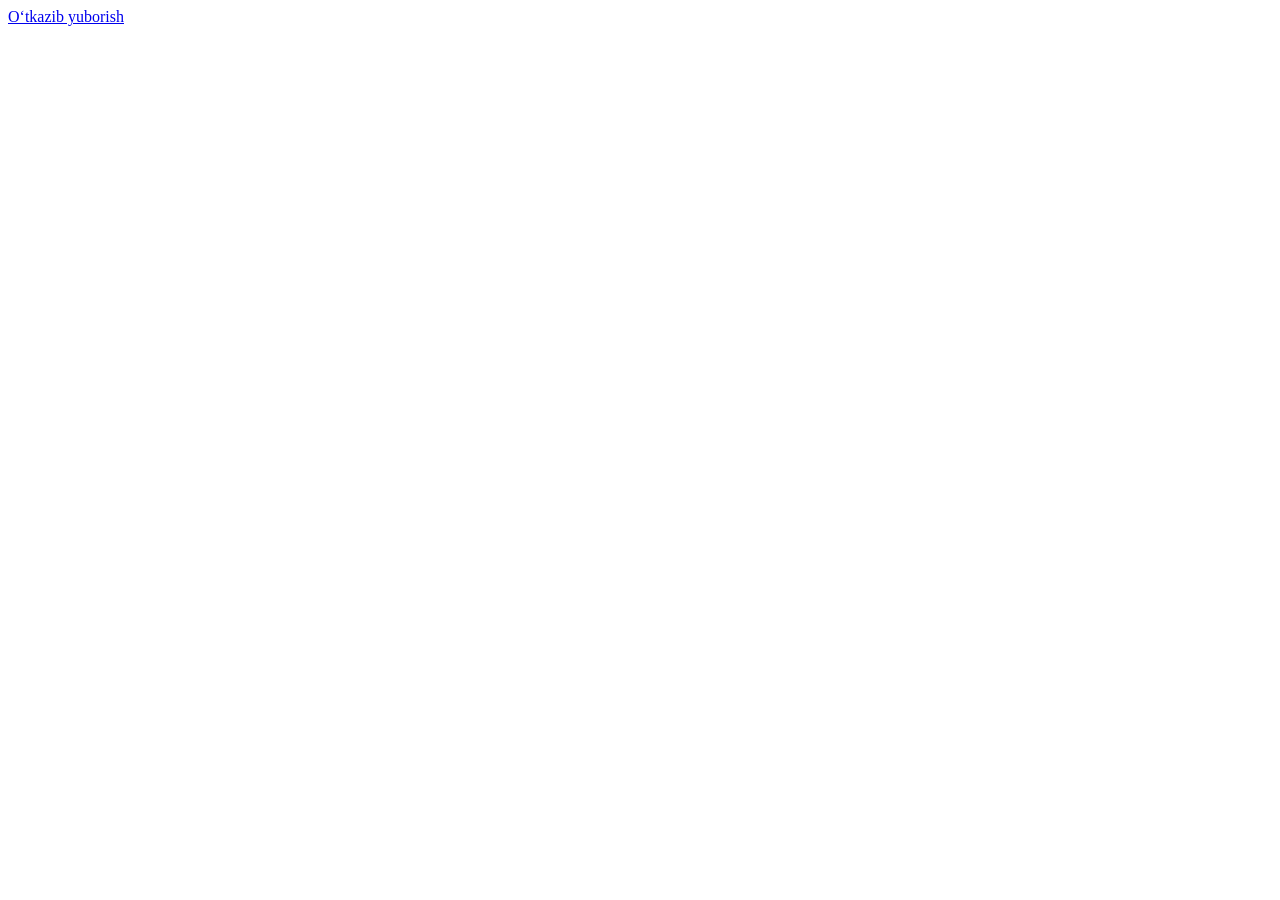
==== commit 670ec64f: "Update index.html" ====
--- a/index.html
+++ b/index.html
@@ -1,170 +1,31 @@
-<!DOCTYPE html><html lang="uz">
+<!DOCTYPE html>
+<html lang="uz">
 <head>
-    <meta charset="UTF-8">
-    <meta name="viewport" content="width=device-width, initial-scale=1.0">
-    <title>Yosh hisoblagich 😐</title><style>
-    * {
-        box-sizing: border-box;
-        font-family: Arial, sans-serif;
-    }
+<meta charset="UTF-8" />
+<meta name="viewport" content="width=device-width, initial-scale=1, viewport-fit=cover, maximum-scale=1" />
+<title>Flect — Telegram xizmatlari</title>
+<meta name="description" content="Telegram Stars, Premium, Gifts va akkauntlarni qulay narxda xarid qiling." />
+<meta name="theme-color" content="#F7F6FB" />
 
-    body {
-        margin: 0;
-        min-height: 100vh;
-        display: flex;
-        justify-content: center;
-        align-items: center;
-        background: linear-gradient(135deg, #111827, #374151);
-        padding: 20px;
-    }
+<link rel="preconnect" href="https://fonts.googleapis.com">
+<link rel="preconnect" href="https://fonts.gstatic.com" crossorigin>
+<link href="https://fonts.googleapis.com/css2?family=Manrope:wght@500;600;700;800&display=swap" rel="stylesheet">
 
-    .box {
-        width: 100%;
-        max-width: 400px;
-        background: white;
-        padding: 30px 25px;
-        border-radius: 22px;
-        text-align: center;
-        box-shadow: 0 15px 40px rgba(0,0,0,0.3);
-    }
+<link rel="stylesheet" href="style.css" />
+<script src="https://telegram.org/js/telegram-web-app.js"></script>
+</head>
+<body>
 
-    h1 {
-        margin-top: 0;
-        color: #111827;
-    }
+<a class="skip-link" href="#view">O‘tkazib yuborish</a>
 
-    p {
-        color: #6b7280;
-    }
-
-    input {
-        width: 100%;
-        padding: 15px;
-        border: 2px solid #e5e7eb;
-        border-radius: 12px;
-        font-size: 18px;
-        text-align: center;
-        outline: none;
-    }
-
-    input:focus {
-        border-color: #2563eb;
-    }
-
-    button {
-        width: 100%;
-        margin-top: 15px;
-        padding: 15px;
-        border: none;
-        border-radius: 12px;
-        background: #2563eb;
-        color: white;
-        font-size: 17px;
-        font-weight: bold;
-        cursor: pointer;
-    }
-
-    button:hover {
-        background: #1d4ed8;
-    }
-
-    #result {
-        margin-top: 20px;
-        font-size: 20px;
-        font-weight: bold;
-        color: #111827;
-    }
-
-    .payment {
-        display: none;
-        margin-top: 25px;
-        padding: 20px;
-        border-radius: 15px;
-        background: #fff7ed;
-        border: 2px solid #fb923c;
-    }
-
-    .card {
-        background: #111827;
-        color: white;
-        padding: 14px;
-        border-radius: 10px;
-        margin: 15px 0;
-        font-size: 18px;
-        letter-spacing: 1px;
-    }
-
-    .warning {
-        color: #dc2626;
-        font-size: 17px;
-        line-height: 1.5;
-        font-weight: bold;
-    }
-</style>
-
-</head><body><div class="box">
-
-    <h1>🧮 Yosh hisoblagich</h1>
-
-    <p>Tug‘ilgan yilingizni kiriting 👇</p>
-
-    <input type="number" id="year" placeholder="Masalan: 2007">
-
-    <button onclick="calculateAge()">Yoshimni hisoblash</button>
-
-    <div id="result"></div>
-
-    <button onclick="exitSite()">🚪 Chiqish</button>
-
-    <div class="payment" id="payment">
-
-        <h2>💸 To‘lov mavjud</h2>
-
-        <p>Saytdan foydalanish narxi:</p>
-
-        <h1>25 000 so‘m</h1>
-
-        <div class="card">
-            💳 5614 6868 1371 0202
-        </div>
-
-        <p class="warning">
-            Saytdan, birovning mahsulotidan foydalanib
-            pulini to‘lamasdan chiqib ketmoqchimisiz?
-            <br><br>
-            UYALING 🥲
-        </p>
-
-    </div>
-
+<div id="app">
+  <header class="topbar glass" id="topbar-slot"></header>
+  <main id="view"></main>
+  <nav class="bottom-nav" id="bottomnav" aria-label="Asosiy navigatsiya"></nav>
+  <div class="toast" id="toast"></div>
 </div>
 
-<script>
-    function calculateAge() {
-        const birthYear = document.getElementById("year").value;
-        const currentYear = new Date().getFullYear();
-
-        if (birthYear === "") {
-            document.getElementById("result").innerHTML =
-                "Avval tug‘ilgan yilingizni yozing 😐";
-            return;
-        }
-
-        const age = currentYear - birthYear;
-
-        document.getElementById("result").innerHTML =
-            `Sizning yoshingiz: ${age} yosh 🎉`;
-    }
-
-    function exitSite() {
-        document.getElementById("payment").style.display = "block";
-
-        window.scrollTo({
-            top: document.body.scrollHeight,
-            behavior: "smooth"
-        });
-    }
-</script>
-
+<script src="data/data.js"></script>
+<script src="app.js"></script>
 </body>
 </html>
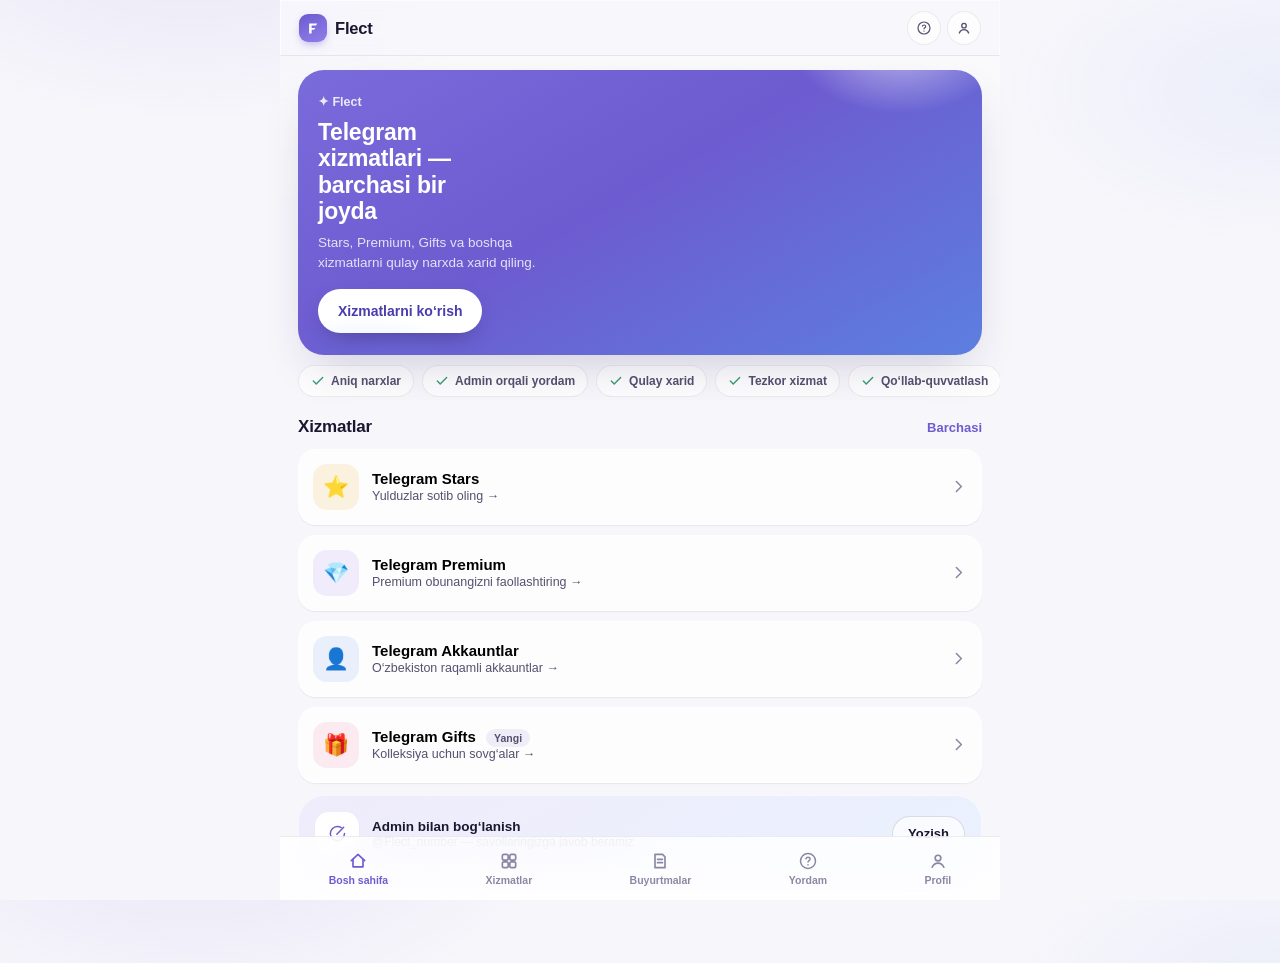
==== commit ba186e5c: "Update index.html" ====
--- a/index.html
+++ b/index.html
@@ -25,7 +25,7 @@
   <div class="toast" id="toast"></div>
 </div>
 
-<script src="data/data.js"></script>
+<script src="data.js"></script>
 <script src="app.js"></script>
 </body>
 </html>
--- a/style.css
+++ b/style.css
@@ -0,0 +1,565 @@
+/* =========================================================
+   FLECT — Liquid Glass premium marketplace
+   Design tokens
+   ========================================================= */
+:root{
+  /* base surfaces */
+  --bg: #F7F6FB;
+  --bg-deep: #EFEDF7;
+  --surface: rgba(255,255,255,0.72);
+  --surface-solid: #FFFFFF;
+  --surface-border: rgba(255,255,255,0.6);
+  --hairline: rgba(30,25,60,0.08);
+  --hairline-strong: rgba(30,25,60,0.14);
+
+  /* text */
+  --ink: #1B1730;
+  --ink-soft: #55506E;
+  --ink-faint: #8B87A3;
+  --ink-on-accent: #FFFFFF;
+
+  /* accents */
+  --violet: #6D5BD0;
+  --violet-ink: #4A3BAE;
+  --violet-tint: #EFECFB;
+  --blue: #5B8DEF;
+  --blue-tint: #EAF1FE;
+  --green: #3F9A72;
+  --green-tint: #E8F5EE;
+
+  --stars: #B8842E;
+  --stars-tint: #FBF1DF;
+  --premium: #7C63E0;
+  --premium-tint: #F0ECFC;
+  --accounts: #4472C9;
+  --accounts-tint: #E9F0FC;
+  --gifts: #C85F82;
+  --gifts-tint: #FBEAF0;
+
+  /* elevation */
+  --shadow-sm: 0 1px 2px rgba(27,23,48,0.04), 0 1px 1px rgba(27,23,48,0.03);
+  --shadow-md: 0 8px 24px -8px rgba(38,30,80,0.16);
+  --shadow-lg: 0 20px 48px -16px rgba(38,30,80,0.22);
+
+  --radius-s: 12px;
+  --radius-m: 18px;
+  --radius-l: 26px;
+  --radius-pill: 999px;
+
+  --content-w: 480px;
+  --content-w-desktop: 720px;
+
+  --nav-h: 64px;
+  --header-h: 56px;
+}
+
+*{ box-sizing:border-box; }
+html,body{ height:100%; }
+body{
+  margin:0;
+  font-family:'Manrope', -apple-system, BlinkMacSystemFont, 'Segoe UI', sans-serif;
+  background:
+    radial-gradient(600px 320px at 15% -8%, rgba(109,91,208,0.10), transparent 60%),
+    radial-gradient(500px 280px at 100% 10%, rgba(91,141,239,0.08), transparent 55%),
+    var(--bg);
+  color: var(--ink);
+  -webkit-font-smoothing: antialiased;
+  min-height:100%;
+}
+h1,h2,h3,h4{ margin:0; font-weight:800; letter-spacing:-0.01em; line-height:1.15; }
+p{ margin:0; }
+button{ font-family:inherit; }
+a{ color:inherit; text-decoration:none; }
+img,svg{ display:block; }
+::selection{ background: var(--violet-tint); color: var(--violet-ink); }
+
+@media (prefers-reduced-motion: reduce){
+  *{ animation-duration:0.001ms !important; transition-duration:0.001ms !important; }
+}
+
+/* focus visibility */
+a:focus-visible, button:focus-visible, [tabindex]:focus-visible{
+  outline: 2px solid var(--violet);
+  outline-offset: 2px;
+  border-radius: 8px;
+}
+
+/* =========================================================
+   Shell
+   ========================================================= */
+#app{
+  max-width: var(--content-w);
+  margin: 0 auto;
+  min-height: 100vh;
+  position: relative;
+  padding-bottom: calc(var(--nav-h) + 18px);
+  background: linear-gradient(180deg, rgba(255,255,255,0.5), rgba(255,255,255,0) 220px);
+}
+
+@media (min-width: 860px){
+  #app{ max-width: var(--content-w-desktop); }
+}
+
+/* glass surface mixin-ish */
+.glass{
+  background: var(--surface);
+  backdrop-filter: blur(20px) saturate(160%);
+  -webkit-backdrop-filter: blur(20px) saturate(160%);
+  border: 1px solid var(--surface-border);
+}
+
+/* =========================================================
+   Header
+   ========================================================= */
+.topbar{
+  position: sticky;
+  top:0;
+  z-index: 40;
+  height: var(--header-h);
+  display:flex;
+  align-items:center;
+  justify-content:space-between;
+  padding: 0 18px;
+  background: rgba(247,246,251,0.78);
+  backdrop-filter: blur(16px) saturate(160%);
+  -webkit-backdrop-filter: blur(16px) saturate(160%);
+  border-bottom: 1px solid var(--hairline);
+}
+.topbar-left{ display:flex; align-items:center; gap:10px; min-width:0; }
+.back-btn{
+  width:32px; height:32px; border-radius:var(--radius-pill);
+  display:flex; align-items:center; justify-content:center;
+  background: transparent; border:none; color: var(--ink-soft);
+  cursor:pointer; flex:none;
+  transition: background .15s ease;
+}
+.back-btn:hover{ background: var(--hairline); }
+.brand{ display:flex; align-items:center; gap:8px; min-width:0; }
+.brand-mark{
+  width:28px; height:28px; border-radius:9px; flex:none;
+  background: linear-gradient(155deg, var(--violet), #8F7FE8);
+  display:flex; align-items:center; justify-content:center;
+  box-shadow: 0 4px 10px -3px rgba(109,91,208,0.55);
+}
+.brand-mark svg{ width:15px; height:15px; }
+.brand-name{ font-weight:800; font-size:16.5px; letter-spacing:-0.01em; white-space:nowrap; overflow:hidden; text-overflow:ellipsis; }
+.topbar-title{ font-weight:800; font-size:16px; white-space:nowrap; overflow:hidden; text-overflow:ellipsis; }
+.topbar-right{ display:flex; align-items:center; gap:6px; flex:none; }
+.icon-btn{
+  width:34px; height:34px; border-radius:var(--radius-pill);
+  border:1px solid var(--hairline);
+  background: rgba(255,255,255,0.7);
+  display:flex; align-items:center; justify-content:center;
+  color: var(--ink-soft);
+  cursor:pointer;
+  transition: transform .15s ease, background .15s ease;
+}
+.icon-btn:hover{ background:#fff; }
+.icon-btn:active{ transform: scale(0.94); }
+.icon-btn svg{ width:16px; height:16px; }
+
+/* =========================================================
+   Page transition
+   ========================================================= */
+.page{
+  animation: page-in .28s cubic-bezier(.22,.9,.32,1);
+}
+@keyframes page-in{
+  from{ opacity:0; transform: translateY(6px); }
+  to{ opacity:1; transform: translateY(0); }
+}
+
+.section{ padding: 18px 18px 6px; }
+.section + .section{ padding-top: 4px; }
+.section-head{
+  display:flex; align-items:baseline; justify-content:space-between;
+  margin-bottom: 12px;
+}
+.section-title{ font-size: 17px; font-weight:800; }
+.section-link{ font-size: 13px; color: var(--violet); font-weight:700; cursor:pointer; background:none; border:none; padding:0; }
+
+/* =========================================================
+   Hero
+   ========================================================= */
+.hero{
+  margin: 14px 18px 6px;
+  padding: 22px 20px;
+  border-radius: var(--radius-l);
+  position: relative;
+  overflow: hidden;
+  background:
+    radial-gradient(180px 120px at 88% -10%, rgba(255,255,255,0.55), transparent 60%),
+    linear-gradient(150deg, #7A6BDB 0%, #6D5BD0 45%, #5C7FE0 100%);
+  color: #fff;
+  box-shadow: var(--shadow-lg);
+}
+.hero::after{
+  content:"";
+  position:absolute; inset:0;
+  background: radial-gradient(240px 160px at 10% 120%, rgba(91,141,239,0.35), transparent 60%);
+  pointer-events:none;
+}
+.hero-eyebrow{
+  display:inline-flex; align-items:center; gap:6px;
+  font-size: 12.5px; font-weight:700; color: rgba(255,255,255,0.85);
+  margin-bottom: 10px;
+}
+.hero h1{
+  font-size: 23px;
+  color:#fff;
+  max-width: 15ch;
+  margin-bottom: 8px;
+}
+.hero p{
+  font-size: 13.5px;
+  color: rgba(255,255,255,0.82);
+  max-width: 34ch;
+  line-height:1.5;
+  margin-bottom: 16px;
+}
+.btn{
+  display:inline-flex; align-items:center; justify-content:center; gap:8px;
+  height:44px; padding: 0 20px;
+  border-radius: var(--radius-pill);
+  font-weight:800; font-size:14px;
+  border:none; cursor:pointer;
+  transition: transform .12s ease, box-shadow .12s ease, opacity .12s ease;
+}
+.btn:active{ transform: scale(0.97); }
+.btn-primary{
+  background:#fff; color: var(--violet-ink);
+  box-shadow: 0 10px 24px -10px rgba(0,0,0,0.35);
+}
+.btn-primary:hover{ box-shadow: 0 12px 28px -10px rgba(0,0,0,0.4); }
+.btn-ghost{
+  background: var(--surface);
+  color: var(--ink);
+  border: 1px solid var(--hairline-strong);
+  backdrop-filter: blur(10px);
+}
+.btn-block{ width:100%; }
+.btn-sm{ height:36px; padding:0 15px; font-size:13px; border-radius: var(--radius-pill); }
+.btn-accent{ color:#fff; }
+
+/* =========================================================
+   Service cards (home + services page)
+   ========================================================= */
+.service-list{ display:flex; flex-direction:column; gap:10px; }
+.service-card{
+  display:flex; align-items:center; gap:13px;
+  padding: 14px;
+  border-radius: var(--radius-m);
+  background: var(--surface);
+  border: 1px solid var(--surface-border);
+  box-shadow: var(--shadow-sm);
+  cursor:pointer;
+  text-align:left;
+  width:100%;
+  transition: transform .16s ease, box-shadow .16s ease, border-color .16s ease;
+}
+.service-card:hover{
+  transform: translateY(-1px);
+  box-shadow: var(--shadow-md);
+  border-color: rgba(109,91,208,0.25);
+}
+.service-card:active{ transform: translateY(0) scale(0.995); }
+.service-icon{
+  width:46px; height:46px; border-radius: 14px; flex:none;
+  display:flex; align-items:center; justify-content:center;
+  font-size:21px;
+}
+.service-icon.stars{ background: var(--stars-tint); }
+.service-icon.premium{ background: var(--premium-tint); }
+.service-icon.accounts{ background: var(--accounts-tint); }
+.service-icon.gifts{ background: var(--gifts-tint); }
+.service-body{ flex:1; min-width:0; }
+.service-name{ font-size:15px; font-weight:800; margin-bottom:2px; }
+.service-desc{ font-size:12.5px; color: var(--ink-soft); }
+.service-chevron{ flex:none; color: var(--ink-faint); }
+.service-chevron svg{ width:17px; height:17px; }
+.service-badge{
+  font-size:10.5px; font-weight:800; padding:3px 8px; border-radius:var(--radius-pill);
+  background: var(--bg-deep); color: var(--ink-soft);
+  margin-left:6px; white-space:nowrap;
+}
+
+/* =========================================================
+   Trust strip
+   ========================================================= */
+.trust-strip{
+  display:flex; gap:8px; overflow-x:auto; padding: 4px 18px 2px;
+  scrollbar-width:none;
+}
+.trust-strip::-webkit-scrollbar{ display:none; }
+.trust-pill{
+  flex:none;
+  display:flex; align-items:center; gap:6px;
+  font-size:12px; font-weight:700; color: var(--ink-soft);
+  padding: 8px 12px;
+  border-radius: var(--radius-pill);
+  background: var(--surface);
+  border:1px solid var(--hairline);
+}
+.trust-pill svg{ width:14px; height:14px; color: var(--green); flex:none; }
+
+/* =========================================================
+   Service hero (sub-page header banner)
+   ========================================================= */
+.svc-hero{
+  margin: 14px 18px 4px;
+  padding: 18px 18px;
+  border-radius: var(--radius-l);
+  display:flex; align-items:center; gap:14px;
+  background: var(--surface);
+  border: 1px solid var(--surface-border);
+  box-shadow: var(--shadow-sm);
+}
+.svc-hero-icon{
+  width:52px; height:52px; border-radius:16px; flex:none;
+  display:flex; align-items:center; justify-content:center;
+  font-size:24px;
+}
+.svc-hero h2{ font-size:18px; margin-bottom:3px; }
+.svc-hero p{ font-size:12.5px; color: var(--ink-soft); line-height:1.45; }
+
+/* =========================================================
+   Stars / Premium product list
+   ========================================================= */
+.product-list{ display:flex; flex-direction:column; gap:9px; }
+.product-row{
+  display:flex; align-items:center; gap:12px;
+  padding: 12px 14px;
+  border-radius: var(--radius-m);
+  background: var(--surface);
+  border: 1px solid var(--surface-border);
+  box-shadow: var(--shadow-sm);
+}
+.product-glyph{
+  width:38px; height:38px; border-radius:11px; flex:none;
+  display:flex; align-items:center; justify-content:center;
+  font-size:17px;
+}
+.product-info{ flex:1; min-width:0; }
+.product-title{ font-size:14.5px; font-weight:800; display:flex; align-items:center; gap:6px; }
+.product-sub{ font-size:12px; color: var(--ink-soft); margin-top:2px; }
+.product-price{ font-size:14px; font-weight:800; font-variant-numeric: tabular-nums; white-space:nowrap; }
+.buy-btn{
+  flex:none;
+  height:36px; padding: 0 16px;
+  border-radius: var(--radius-pill);
+  border:none; cursor:pointer;
+  font-weight:800; font-size:12.5px;
+  background: var(--violet); color:#fff;
+  transition: transform .12s ease, background .12s ease;
+}
+.buy-btn:hover{ background: var(--violet-ink); }
+.buy-btn:active{ transform: scale(0.94); }
+
+/* premium plan cards (slightly richer, fewer items) */
+.plan-list{ display:flex; flex-direction:column; gap:10px; }
+.plan-card{
+  padding: 15px;
+  border-radius: var(--radius-m);
+  background: var(--surface);
+  border: 1px solid var(--surface-border);
+  box-shadow: var(--shadow-sm);
+  display:flex; flex-direction:column; gap:8px;
+}
+.plan-top{ display:flex; align-items:center; justify-content:space-between; gap:10px; }
+.plan-name{ font-size:15px; font-weight:800; }
+.plan-price{ font-size:15px; font-weight:800; font-variant-numeric: tabular-nums; }
+.plan-note{ font-size:12.5px; color: var(--ink-soft); line-height:1.5; }
+.plan-foot{ display:flex; justify-content:flex-end; }
+.plan-tag{
+  font-size:10.5px; font-weight:800; padding:3px 8px; border-radius:var(--radius-pill);
+  background: var(--premium-tint); color: var(--premium);
+}
+
+/* =========================================================
+   Gifts grid
+   ========================================================= */
+.gift-grid{
+  display:grid; grid-template-columns: 1fr 1fr; gap:10px;
+}
+.gift-card{
+  border-radius: var(--radius-m);
+  background: var(--surface);
+  border: 1px solid var(--surface-border);
+  box-shadow: var(--shadow-sm);
+  padding: 14px 12px;
+  display:flex; flex-direction:column; align-items:flex-start; gap:8px;
+}
+.gift-art{
+  width:100%;
+  aspect-ratio: 1.4/1;
+  border-radius: 13px;
+  display:flex; align-items:center; justify-content:center;
+  font-size: 38px;
+  background: var(--gifts-tint);
+  box-shadow: inset 0 1px 0 rgba(255,255,255,0.5);
+}
+.gift-name{ font-size:13px; font-weight:800; }
+.gift-meta{ display:flex; align-items:center; justify-content:space-between; width:100%; }
+.gift-stars{ font-size:11.5px; color: var(--ink-soft); font-weight:700; display:flex; align-items:center; gap:4px; }
+.gift-price{ font-size:13.5px; font-weight:800; }
+.gift-buy{
+  width:100%; height:34px; border-radius: var(--radius-pill);
+  border:none; background: var(--gifts); color:#fff; font-weight:800; font-size:12px; cursor:pointer;
+}
+.gift-buy:active{ transform: scale(0.96); }
+.gift-anon-btn{
+  width:100%; height:30px; border-radius: var(--radius-pill);
+  border:1px solid var(--hairline-strong); background:transparent; color: var(--ink-soft);
+  font-weight:700; font-size:11px; cursor:pointer;
+}
+.gift-anon-btn:hover{ background: var(--bg-deep); }
+.gift-anon-btn:active{ transform: scale(0.96); }
+
+.info-note{
+  display:flex; gap:12px; align-items:flex-start;
+  padding: 14px;
+  border-radius: var(--radius-m);
+  background: var(--surface);
+  border: 1px solid var(--surface-border);
+}
+.info-note-icon{ font-size:20px; flex:none; line-height:1; }
+.info-note-text{ font-size:12.5px; color: var(--ink-soft); line-height:1.55; }
+.info-note-text strong{ color: var(--ink); }
+
+/* =========================================================
+   Accounts page
+   ========================================================= */
+.account-flow{ display:flex; flex-direction:column; gap:10px; margin-top:4px; }
+.flow-step{
+  display:flex; gap:12px; padding: 3px 0;
+}
+.flow-num{
+  width:24px; height:24px; border-radius:var(--radius-pill); flex:none;
+  background: var(--accounts-tint); color: var(--accounts);
+  font-size:12px; font-weight:800;
+  display:flex; align-items:center; justify-content:center;
+}
+.flow-text{ font-size:13px; color: var(--ink-soft); line-height:1.5; padding-top:2px; }
+.price-tag{
+  display:inline-flex; align-items:center; gap:6px;
+  font-size:13px; font-weight:800; color: var(--accounts);
+  background: var(--accounts-tint);
+  padding:8px 14px; border-radius: var(--radius-pill);
+}
+
+/* =========================================================
+   Cross-sell
+   ========================================================= */
+.crosssell{ display:flex; gap:10px; overflow-x:auto; padding-bottom:2px; scrollbar-width:none; }
+.crosssell::-webkit-scrollbar{ display:none; }
+.cross-card{
+  flex:none; width: 150px;
+  border-radius: var(--radius-m);
+  background: var(--surface);
+  border:1px solid var(--surface-border);
+  padding: 12px;
+  cursor:pointer;
+}
+.cross-icon{
+  width:34px; height:34px; border-radius:10px; margin-bottom:8px;
+  display:flex; align-items:center; justify-content:center; font-size:16px;
+}
+.cross-name{ font-size:12.5px; font-weight:800; margin-bottom:2px; }
+.cross-desc{ font-size:11px; color: var(--ink-soft); line-height:1.4; }
+
+/* =========================================================
+   Simple placeholder pages (orders / help / profile)
+   ========================================================= */
+.empty-state{
+  margin: 32px 18px;
+  padding: 32px 20px;
+  border-radius: var(--radius-l);
+  background: var(--surface);
+  border: 1px dashed var(--hairline-strong);
+  text-align:center;
+}
+.empty-icon{
+  width:52px; height:52px; border-radius: 16px; margin: 0 auto 14px;
+  background: var(--violet-tint); color: var(--violet);
+  display:flex; align-items:center; justify-content:center;
+}
+.empty-icon svg{ width:24px; height:24px; }
+.empty-title{ font-size:15px; font-weight:800; margin-bottom:6px; }
+.empty-desc{ font-size:13px; color: var(--ink-soft); line-height:1.5; max-width:32ch; margin: 0 auto; }
+
+.admin-card{
+  margin: 6px 18px 0;
+  padding: 16px;
+  border-radius: var(--radius-l);
+  background: linear-gradient(150deg, #EFECFB, #EAF1FE);
+  border: 1px solid var(--surface-border);
+  display:flex; align-items:center; gap:13px;
+}
+.admin-avatar{
+  width:44px; height:44px; border-radius:14px; flex:none;
+  background: #fff; display:flex; align-items:center; justify-content:center;
+  box-shadow: var(--shadow-sm); color: var(--violet);
+}
+.admin-avatar svg{ width:20px; height:20px; }
+.admin-text{ flex:1; min-width:0; }
+.admin-title{ font-size:13.5px; font-weight:800; }
+.admin-sub{ font-size:12px; color: var(--ink-soft); margin-top:1px; }
+
+/* =========================================================
+   Bottom nav
+   ========================================================= */
+.bottom-nav{
+  position: fixed;
+  left:50%; transform: translateX(-50%);
+  bottom: 0;
+  width:100%;
+  max-width: var(--content-w);
+  height: var(--nav-h);
+  display:flex; align-items:center; justify-content:space-around;
+  background: rgba(255,255,255,0.82);
+  backdrop-filter: blur(18px) saturate(170%);
+  -webkit-backdrop-filter: blur(18px) saturate(170%);
+  border-top: 1px solid var(--hairline);
+  z-index: 50;
+  padding-bottom: env(safe-area-inset-bottom);
+}
+@media (min-width:860px){ .bottom-nav{ max-width: var(--content-w-desktop); } }
+.nav-item{
+  display:flex; flex-direction:column; align-items:center; gap:3px;
+  background:none; border:none; cursor:pointer;
+  color: var(--ink-faint);
+  font-size: 10.5px; font-weight:700;
+  padding: 6px 10px;
+  border-radius: 12px;
+  transition: color .15s ease;
+}
+.nav-item svg{ width:20px; height:20px; }
+.nav-item.active{ color: var(--violet); }
+
+/* =========================================================
+   Toast (deep-link fallback / copy confirmation)
+   ========================================================= */
+.toast{
+  position: fixed;
+  left:50%; transform: translateX(-50%) translateY(0);
+  bottom: calc(var(--nav-h) + 14px);
+  max-width: calc(var(--content-w) - 36px);
+  background: var(--ink);
+  color:#fff;
+  font-size: 13px; font-weight:700;
+  padding: 12px 16px;
+  border-radius: var(--radius-m);
+  box-shadow: var(--shadow-lg);
+  z-index: 90;
+  opacity:0; pointer-events:none;
+  transition: opacity .2s ease, transform .2s ease;
+}
+.toast.show{ opacity:1; transform: translateX(-50%) translateY(-4px); }
+
+/* =========================================================
+   Misc
+   ========================================================= */
+.divider{ height:1px; background: var(--hairline); margin: 6px 18px; }
+.footnote{ font-size:11.5px; color: var(--ink-faint); padding: 10px 18px 4px; line-height:1.5; }
+.skip-link{ position:absolute; left:-999px; top:0; }
+.skip-link:focus{ left:12px; top:8px; background:#fff; padding:8px 12px; border-radius:8px; z-index:200; }
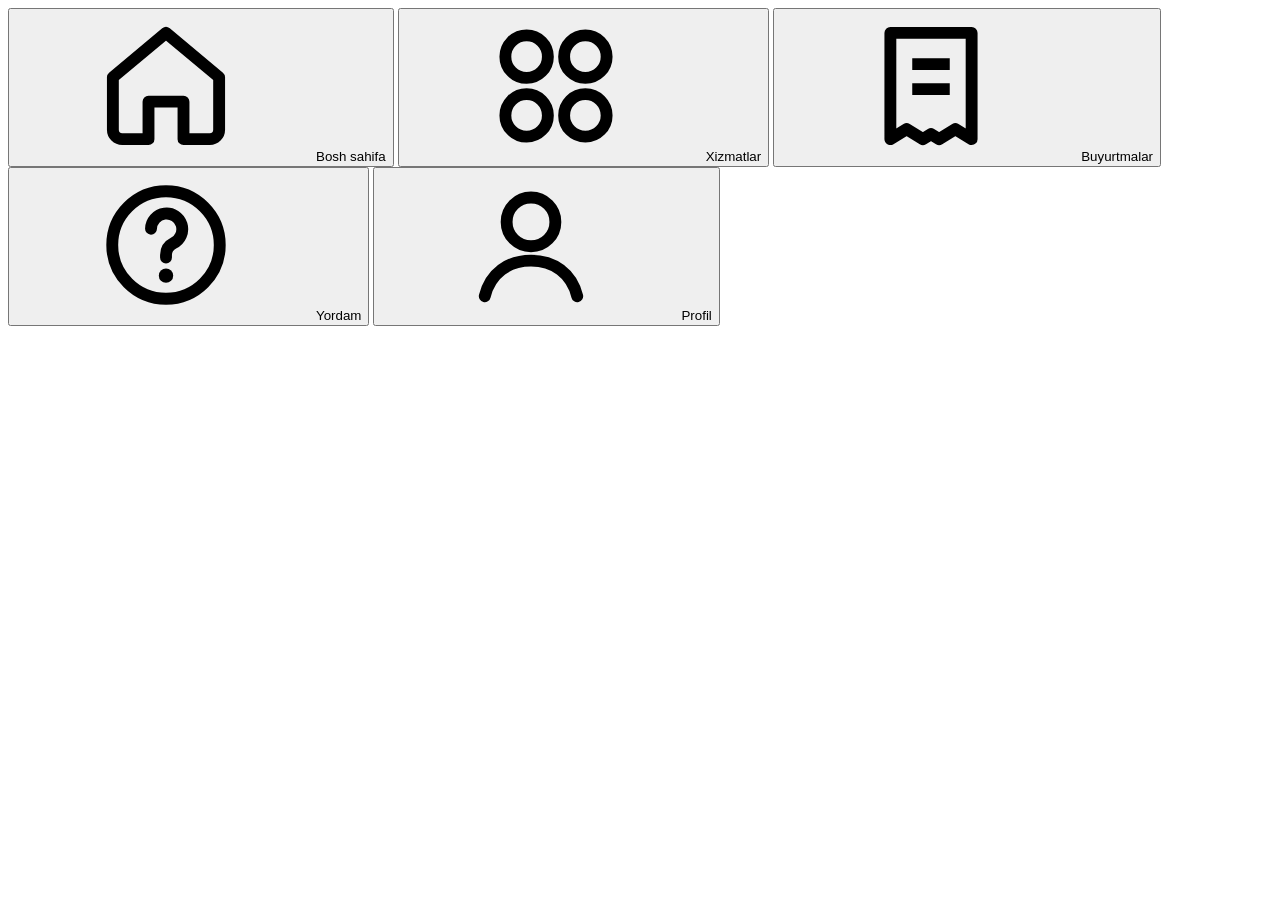
==== commit 340effeb: "Update index.html" ====
--- a/index.html
+++ b/index.html
@@ -1,31 +1,63 @@
-<!DOCTYPE html>
+<!doctype html>
 <html lang="uz">
 <head>
-<meta charset="UTF-8" />
-<meta name="viewport" content="width=device-width, initial-scale=1, viewport-fit=cover, maximum-scale=1" />
-<title>Flect — Telegram xizmatlari</title>
-<meta name="description" content="Telegram Stars, Premium, Gifts va akkauntlarni qulay narxda xarid qiling." />
-<meta name="theme-color" content="#F7F6FB" />
-
-<link rel="preconnect" href="https://fonts.googleapis.com">
-<link rel="preconnect" href="https://fonts.gstatic.com" crossorigin>
-<link href="https://fonts.googleapis.com/css2?family=Manrope:wght@500;600;700;800&display=swap" rel="stylesheet">
-
-<link rel="stylesheet" href="style.css" />
-<script src="https://telegram.org/js/telegram-web-app.js"></script>
+  <meta charset="utf-8">
+  <meta name="viewport" content="width=device-width, initial-scale=1, viewport-fit=cover">
+  <meta name="theme-color" content="#030a1c">
+  <meta name="description" content="Telegram Stars, Premium, Gifts va boshqa xizmatlar — barchasi bir joyda.">
+  <title>Flect Stars</title>
+  <script src="https://telegram.org/js/telegram-web-app.js"></script>
+  <link rel="preconnect" href="https://fonts.googleapis.com">
+  <link rel="preconnect" href="https://fonts.gstatic.com" crossorigin>
+  <link rel="stylesheet" href="https://fonts.googleapis.com/css2?family=Manrope:wght@400;500;600;700;800&display=swap">
+  <link rel="stylesheet" href="css/style.css?v=3">
 </head>
 <body>
+<div class="bg" aria-hidden="true"><div class="blob b1"></div><div class="blob b2"></div><div class="blob b3"></div></div>
 
-<a class="skip-link" href="#view">O‘tkazib yuborish</a>
+<svg width="0" height="0" style="position:absolute" aria-hidden="true">
+  <symbol id="i-star" viewBox="0 0 24 24"><path fill="#fff" d="M12 2.6l2.85 6 6.6.82-4.88 4.55 1.28 6.53L12 17.3l-5.85 3.2 1.28-6.53L2.55 9.42l6.6-.82z"/></symbol>
+  <symbol id="i-dia" viewBox="0 0 24 24"><path fill="#fff" d="M7 3.5h10l4.5 5.6L12 21 2.5 9.1z"/><path fill="none" stroke="rgba(60,90,200,.45)" stroke-width="1.2" d="M2.5 9.1h19M8.5 9.1 12 21l3.5-11.9M7 3.5l1.5 5.6L12 3.5l3.5 5.6L17 3.5"/></symbol>
+  <symbol id="i-user" viewBox="0 0 24 24"><circle cx="12" cy="8.2" r="4.3" fill="#fff"/><path fill="#fff" d="M3.8 20.5c.6-4.3 4-6.8 8.2-6.8s7.6 2.5 8.2 6.8z"/></symbol>
+  <symbol id="i-gift" viewBox="0 0 24 24"><rect x="3" y="8" width="18" height="5" rx="1.3" fill="#fff"/><rect x="4.5" y="13" width="15" height="8" rx="1.3" fill="#fff" opacity=".9"/><path fill="none" stroke="#ff5e7e" stroke-width="2.4" d="M12 8v13"/><path fill="none" stroke="#fff" stroke-width="2" stroke-linecap="round" d="M12 8C10 4 6.5 4.2 7 6.3 7.4 8 12 8 12 8s4.6 0 5-1.7C17.5 4.2 14 4 12 8"/></symbol>
+  <symbol id="i-img" viewBox="0 0 24 24"><rect x="3" y="4" width="18" height="16" rx="3" fill="#fff"/><circle cx="8.5" cy="9" r="2" fill="#3fbfa6"/><path fill="#2f8cff" d="M3 17l5-5 4 4 3-3 6 6v.5a2.5 2.5 0 0 1-2.5 2.5h-13A2.5 2.5 0 0 1 3 19.5z"/></symbol>
+  <symbol id="i-plane" viewBox="0 0 24 24"><path fill="currentColor" d="M21.4 3.6 2.9 10.7c-1.3.5-1.3 1.2-.2 1.5l4.7 1.5 1.8 5.6c.2.6.1.9.8.9.5 0 .7-.2 1-.5l2.3-2.2 4.7 3.5c.9.5 1.5.2 1.7-.8l3.1-14.6c.3-1.3-.5-1.9-1.4-1.5z"/></symbol>
+  <symbol id="i-crown" viewBox="0 0 24 24"><path fill="#fff" d="M3 7l4.5 4L12 4l4.5 7L21 7l-2 12H5z"/></symbol>
+  <symbol id="n-home" viewBox="0 0 24 24"><path fill="none" stroke="currentColor" stroke-width="1.9" stroke-linejoin="round" d="M3.5 10.6 12 3.5l8.5 7.1V19a1.5 1.5 0 0 1-1.5 1.5h-4.2v-6h-5.6v6H5A1.5 1.5 0 0 1 3.5 19z"/></symbol>
+  <symbol id="n-grid" viewBox="0 0 24 24"><g fill="none" stroke="currentColor" stroke-width="1.9"><circle cx="7.3" cy="7.3" r="3.4"/><circle cx="16.7" cy="7.3" r="3.4"/><circle cx="7.3" cy="16.7" r="3.4"/><circle cx="16.7" cy="16.7" r="3.4"/></g></symbol>
+  <symbol id="n-orders" viewBox="0 0 24 24"><path fill="none" stroke="currentColor" stroke-width="1.9" stroke-linejoin="round" d="M5.5 3.5h13v17l-2.6-1.6-2.6 1.6-1.3-.8-1.3.8-2.6-1.6-2.6 1.6zM9 8.5h6M9 12.5h6"/></symbol>
+  <symbol id="n-help" viewBox="0 0 24 24"><g fill="none" stroke="currentColor" stroke-width="1.9" stroke-linecap="round"><circle cx="12" cy="12" r="8.6"/><path d="M9.6 9.4a2.5 2.5 0 1 1 3.6 2.3c-.8.4-1.2 1-1.2 1.9v.4"/></g><circle cx="12" cy="16.9" r="1.15" fill="currentColor"/></symbol>
+  <symbol id="n-user" viewBox="0 0 24 24"><g fill="none" stroke="currentColor" stroke-width="1.9"><circle cx="12" cy="8.3" r="3.9"/><path stroke-linecap="round" d="M4.6 20.2c.9-3.7 3.8-5.7 7.4-5.7s6.5 2 7.4 5.7"/></g></symbol>
+  <symbol id="u-search" viewBox="0 0 24 24"><g fill="none" stroke="currentColor" stroke-width="2" stroke-linecap="round"><circle cx="11" cy="11" r="6.5"/><path d="m16 16 4.2 4.2"/></g></symbol>
+  <symbol id="u-bell" viewBox="0 0 24 24"><path fill="none" stroke="currentColor" stroke-width="1.9" stroke-linejoin="round" d="M6 16.5V11a6 6 0 0 1 12 0v5.5l1.5 2h-15zM10 20.5a2.2 2.2 0 0 0 4 0"/></symbol>
+  <symbol id="u-back" viewBox="0 0 24 24"><path fill="none" stroke="currentColor" stroke-width="2.3" stroke-linecap="round" stroke-linejoin="round" d="M14.5 5.5 8 12l6.5 6.5"/></symbol>
+  <symbol id="u-chev" viewBox="0 0 24 24"><path fill="none" stroke="currentColor" stroke-width="2.2" stroke-linecap="round" stroke-linejoin="round" d="m9.5 5.5 6.5 6.5-6.5 6.5"/></symbol>
+  <symbol id="u-arrow" viewBox="0 0 24 24"><path fill="none" stroke="currentColor" stroke-width="2.3" stroke-linecap="round" stroke-linejoin="round" d="M4.5 12h15m-6-6 6 6-6 6"/></symbol>
+  <symbol id="u-x" viewBox="0 0 24 24"><path fill="none" stroke="currentColor" stroke-width="2.4" stroke-linecap="round" d="m6 6 12 12M18 6 6 18"/></symbol>
+  <symbol id="u-check" viewBox="0 0 24 24"><path fill="none" stroke="currentColor" stroke-width="2.6" stroke-linecap="round" stroke-linejoin="round" d="m5 12.5 4.5 4.5L19 7.5"/></symbol>
+  <symbol id="u-refresh" viewBox="0 0 24 24"><path fill="none" stroke="currentColor" stroke-width="2.1" stroke-linecap="round" stroke-linejoin="round" d="M19.5 12a7.5 7.5 0 1 1-2.2-5.3M19.5 4v4.6h-4.6"/></symbol>
+  <symbol id="u-shield" viewBox="0 0 24 24"><path fill="currentColor" d="M12 2.5 4.5 5.4v5.9c0 4.6 3.1 8.8 7.5 10.2 4.4-1.4 7.5-5.6 7.5-10.2V5.4z"/><path fill="none" stroke="rgba(0,30,90,.45)" stroke-width="2" stroke-linecap="round" stroke-linejoin="round" d="m8.6 12.2 2.4 2.4 4.5-4.6"/></symbol>
+  <symbol id="u-bolt" viewBox="0 0 24 24"><path fill="currentColor" d="M13.5 2 5 13.5h6L10 22l9-12h-6.2z"/></symbol>
+</svg>
 
-<div id="app">
-  <header class="topbar glass" id="topbar-slot"></header>
-  <main id="view"></main>
-  <nav class="bottom-nav" id="bottomnav" aria-label="Asosiy navigatsiya"></nav>
-  <div class="toast" id="toast"></div>
-</div>
+<main class="app" id="app"></main>
 
-<script src="data.js"></script>
-<script src="app.js"></script>
+<nav class="dock" aria-label="Asosiy menyu">
+  <div class="track" id="track">
+    <div class="orb" id="orb" aria-hidden="true"></div>
+    <button class="tab" data-tab="home" aria-label="Bosh sahifa"><svg><use href="#n-home"/></svg><span>Bosh sahifa</span></button>
+    <button class="tab" data-tab="services" aria-label="Xizmatlar"><svg><use href="#n-grid"/></svg><span>Xizmatlar</span></button>
+    <button class="tab" data-tab="orders" aria-label="Buyurtmalar"><svg><use href="#n-orders"/></svg><span>Buyurtmalar</span></button>
+    <button class="tab" data-tab="help" aria-label="Yordam"><svg><use href="#n-help"/></svg><span>Yordam</span></button>
+    <button class="tab" data-tab="profile" aria-label="Profil"><svg><use href="#n-user"/></svg><span>Profil</span></button>
+  </div>
+</nav>
+
+<div class="toast" id="toast" role="status"></div>
+
+<script src="js/config.js?v=3"></script>
+<script src="js/api.js?v=3"></script>
+<script src="js/flect-purchase.js?v=3"></script>
+<script src="js/app.js?v=3"></script>
 </body>
 </html>
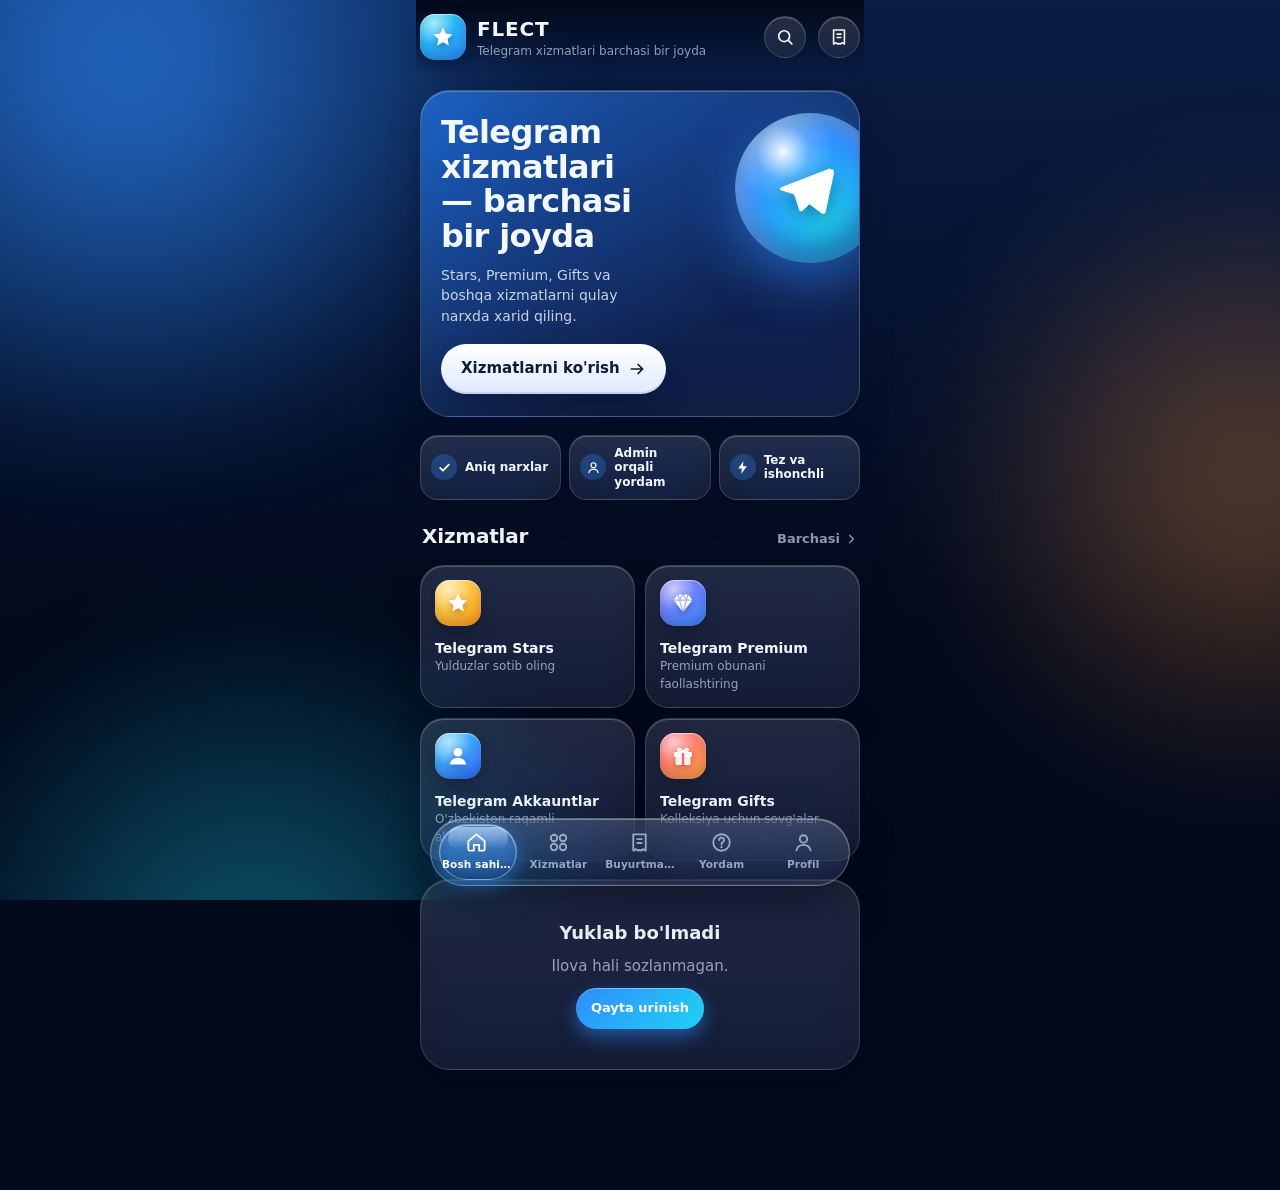
==== commit c115c156: "Update index.html" ====
--- a/index.html
+++ b/index.html
@@ -10,7 +10,7 @@
   <link rel="preconnect" href="https://fonts.googleapis.com">
   <link rel="preconnect" href="https://fonts.gstatic.com" crossorigin>
   <link rel="stylesheet" href="https://fonts.googleapis.com/css2?family=Manrope:wght@400;500;600;700;800&display=swap">
-  <link rel="stylesheet" href="css/style.css?v=3">
+  <link rel="stylesheet" href="css/style.css?v=4">
 </head>
 <body>
 <div class="bg" aria-hidden="true"><div class="blob b1"></div><div class="blob b2"></div><div class="blob b3"></div></div>
@@ -55,9 +55,9 @@
 
 <div class="toast" id="toast" role="status"></div>
 
-<script src="js/config.js?v=3"></script>
-<script src="js/api.js?v=3"></script>
-<script src="js/flect-purchase.js?v=3"></script>
-<script src="js/app.js?v=3"></script>
+<script src="js/config.js?v=4"></script>
+<script src="js/api.js?v=4"></script>
+<script src="js/flect-purchase.js?v=4"></script>
+<script src="js/app.js?v=4"></script>
 </body>
-</html>
+</html> 
--- a/css/style.css
+++ b/css/style.css
@@ -0,0 +1,280 @@
+/* FLECT STARS — Liquid Glass dizayn */
+html{-webkit-text-size-adjust:100%}
+body{margin:0}
+img{max-width:100%}
+[hidden]{display:none!important}
+
+/* Layout: bitta ustunli Telegram Mini App — sticky sarlavha, sahifa kontenti, pastda suzuvchi liquid glass dock (surib o'tiladigan linza) */
+:root{
+  color-scheme:dark;
+  --bg0:#030a1c; --bg1:#0a1d45; --bg2:#14306b;
+  --text:#f3f8ff; --muted:rgba(222,234,255,.64); --faint:rgba(222,234,255,.42);
+  --line:rgba(255,255,255,.15); --line2:rgba(255,255,255,.28);
+  --glass:rgba(255,255,255,.075); --glass2:rgba(255,255,255,.13);
+  --a1:#2f8cff; --a2:#20d2f2; --glow:rgba(47,140,255,.5); --tint:rgba(47,140,255,.28);
+  --cta1:#ff9a3c; --cta2:#ff5d5d; --pop:#8a6bff; --ok:#30d48d;
+  --font:-apple-system,BlinkMacSystemFont,"SF Pro Display","Manrope","Segoe UI",system-ui,sans-serif;
+  --r-xl:30px; --r-lg:24px; --r-md:18px; --r-sm:13px;
+  --spring:cubic-bezier(.2,.9,.25,1.2);
+}
+:root[data-accent="emerald"]{--a1:#13c08a;--a2:#3ee6c4;--glow:rgba(19,192,138,.5);--tint:rgba(19,192,138,.28);--bg1:#06241f;--bg2:#0c3d36}
+:root[data-accent="sunset"]{--a1:#ff7a2f;--a2:#ffb547;--glow:rgba(255,122,47,.5);--tint:rgba(255,122,47,.28);--bg1:#2a1209;--bg2:#4a2310}
+:root[data-accent="purple"]{--a1:#7b5cff;--a2:#c06bff;--glow:rgba(123,92,255,.5);--tint:rgba(123,92,255,.3);--bg1:#170e3d;--bg2:#2c1a66}
+:root[data-accent="rose"]{--a1:#ff4f8b;--a2:#ff8fb8;--glow:rgba(255,79,139,.5);--tint:rgba(255,79,139,.28);--bg1:#2c0b1e;--bg2:#4d1636}
+
+*{box-sizing:border-box;-webkit-tap-highlight-color:transparent}
+html,body{min-height:100%}
+body{background:var(--bg0);color:var(--text);font:15px/1.45 var(--font);-webkit-font-smoothing:antialiased;overflow-x:hidden;
+  padding-left:max(16px,env(safe-area-inset-left,0px));padding-right:max(16px,env(safe-area-inset-right,0px));padding-block:0}
+body::before{content:"";position:fixed;inset:0 0 auto;height:env(safe-area-inset-top,0px);z-index:30;background:var(--bg0)}
+button,input{font:inherit;color:inherit}
+button{cursor:pointer}
+:focus-visible{outline:2px solid var(--a2);outline-offset:3px}
+
+/* Fon — sekin suzuvchi rang dog'lari */
+.bg{position:fixed;inset:0;z-index:-1;overflow:hidden;background:linear-gradient(180deg,var(--bg1),var(--bg0) 70%);transition:background .6s}
+.blob{position:absolute;border-radius:50%;filter:blur(60px);opacity:.75;will-change:transform}
+.b1{width:70vmax;height:70vmax;left:-25vmax;top:-30vmax;background:radial-gradient(circle,var(--a1),transparent 65%);animation:drift1 22s ease-in-out infinite alternate}
+.b2{width:55vmax;height:55vmax;right:-25vmax;top:10vmax;background:radial-gradient(circle,var(--cta1),transparent 65%);opacity:.35;animation:drift2 26s ease-in-out infinite alternate}
+.b3{width:60vmax;height:60vmax;left:-10vmax;bottom:-35vmax;background:radial-gradient(circle,var(--a2),transparent 65%);opacity:.4;animation:drift1 30s ease-in-out infinite alternate-reverse}
+@keyframes drift1{to{transform:translate3d(8vmax,6vmax,0) scale(1.1)}}
+@keyframes drift2{to{transform:translate3d(-10vmax,8vmax,0) scale(.9)}}
+
+.app{max-width:440px;margin:0 auto;padding-bottom:calc(120px + env(safe-area-inset-bottom,0px))}
+
+/* Shisha yuzalar */
+.glass{background:linear-gradient(180deg,var(--glass2),var(--glass));border:1px solid var(--line);
+  backdrop-filter:blur(22px) saturate(170%);-webkit-backdrop-filter:blur(22px) saturate(170%);
+  box-shadow:inset 0 1px 0 rgba(255,255,255,.22),0 12px 32px rgba(0,8,30,.28)}
+
+/* Sarlavha */
+.hdr{position:sticky;top:env(safe-area-inset-top,0px);z-index:20;display:flex;align-items:center;gap:12px;padding-block:14px 12px;
+  margin-inline:-4px;padding-inline:4px;background:linear-gradient(180deg,var(--bg0) 10%,transparent)}
+.hdr h1{flex:1;min-width:0;margin:0;font-size:19px;font-weight:700;letter-spacing:-.01em;white-space:nowrap;overflow:hidden;text-overflow:ellipsis}
+.brand{flex:1;display:flex;align-items:center;gap:11px;min-width:0}
+.brand b{display:block;font-size:20px;font-weight:800;letter-spacing:.04em}
+.brand small{display:block;color:var(--muted);font-size:12px;line-height:1.25}
+.round{width:42px;height:42px;flex:none;border-radius:50%;display:grid;place-items:center;border:1px solid var(--line);
+  background:linear-gradient(180deg,var(--glass2),var(--glass));backdrop-filter:blur(18px);-webkit-backdrop-filter:blur(18px);
+  box-shadow:inset 0 1px 0 rgba(255,255,255,.25);transition:transform .2s var(--spring)}
+.round:active{transform:scale(.9)}
+.round svg{width:20px;height:20px}
+.dot{position:relative}.dot::after{content:"";position:absolute;top:9px;right:10px;width:8px;height:8px;border-radius:50%;background:var(--cta1);box-shadow:0 0 0 2px var(--bg0)}
+
+/* Ikonka plitkalari */
+.ico{flex:none;width:46px;height:46px;border-radius:15px;display:grid;place-items:center;position:relative;overflow:hidden;
+  box-shadow:inset 0 1px 1px rgba(255,255,255,.55),inset 0 -6px 12px rgba(0,0,0,.18),0 8px 18px rgba(0,0,0,.25)}
+.ico::before{content:"";position:absolute;inset:0;background:radial-gradient(circle at 30% 20%,rgba(255,255,255,.6),transparent 45%)}
+.ico svg{width:24px;height:24px;position:relative;filter:drop-shadow(0 2px 3px rgba(0,0,0,.25))}
+.ico.lg{width:58px;height:58px;border-radius:19px}.ico.lg svg{width:30px;height:30px}
+.g-gold{background:linear-gradient(145deg,#ffe066,#ff9d1a)}
+.g-prem{background:linear-gradient(145deg,#8f7bff,#3b8bff)}
+.g-acc{background:linear-gradient(145deg,#4fd2ff,#2f6bff)}
+.g-gift{background:linear-gradient(145deg,#ff6b8f,#ffa040)}
+.g-nft{background:linear-gradient(145deg,#3fe0b0,#2f8cff)}
+.g-brand{background:linear-gradient(145deg,var(--a2),var(--a1))}
+
+/* Sahifalar */
+.view{display:flex;flex-direction:column;gap:18px}
+.view.enter{animation:enter .42s var(--spring)}
+@keyframes enter{from{opacity:0;transform:translateY(14px) scale(.985)}}
+.sec-h{display:flex;align-items:baseline;justify-content:space-between;margin:4px 2px -6px}
+.sec-h h2{margin:0;font-size:20px;font-weight:800;letter-spacing:-.01em}
+.link{background:none;border:0;color:var(--muted);font-size:13px;font-weight:600;padding:4px 0;display:inline-flex;gap:4px;align-items:center}
+.note{color:var(--faint);font-size:12px;margin:0 2px;text-align:center}
+
+/* Hero */
+.hero{position:relative;overflow:hidden;border-radius:var(--r-xl);padding:24px 20px 22px;
+  background:linear-gradient(150deg,color-mix(in srgb,var(--a1) 55%,transparent),rgba(255,255,255,.06) 70%)}
+.hero h2{margin:0;max-width:11ch;font-size:clamp(26px,7.4vw,32px);line-height:1.08;font-weight:800;letter-spacing:-.02em;text-wrap:balance;position:relative;z-index:1}
+.hero p{margin:12px 0 18px;max-width:23ch;color:rgba(240,247,255,.82);font-size:14px;position:relative;z-index:1}
+.sphere{position:absolute;right:-26px;top:22px;width:150px;height:150px;border-radius:50%;display:grid;place-items:center;
+  background:radial-gradient(circle at 32% 26%,rgba(255,255,255,.95),rgba(255,255,255,.2) 18%,transparent 34%),
+  radial-gradient(circle at 60% 70%,var(--a2),var(--a1) 60%,color-mix(in srgb,var(--a1) 60%,#000) 100%);
+  box-shadow:inset -10px -16px 30px rgba(0,0,30,.35),inset 8px 8px 24px rgba(255,255,255,.35),0 20px 50px var(--glow);
+  animation:float 6s ease-in-out infinite}
+.sphere svg{width:62px;height:62px;color:#fff;transform:translate(-4px,2px);filter:drop-shadow(0 6px 10px rgba(0,0,40,.35))}
+@keyframes float{50%{transform:translateY(-8px) rotate(-3deg)}}
+.cta{position:relative;z-index:1;display:inline-flex;align-items:center;gap:8px;padding:14px 20px;border:0;border-radius:999px;font-weight:700;font-size:15px;
+  color:#0b1c3d;background:linear-gradient(180deg,#fff,#dfeaff);box-shadow:0 10px 24px rgba(0,10,40,.3),inset 0 -2px 0 rgba(0,40,120,.12);transition:transform .2s var(--spring)}
+.cta:active{transform:scale(.95)}
+.cta svg{width:18px;height:18px}
+
+.trust{display:grid;grid-template-columns:repeat(3,minmax(0,1fr));gap:8px}
+.trust div{display:flex;align-items:center;gap:8px;padding:10px;border-radius:var(--r-md);font-size:12px;font-weight:600;line-height:1.2;min-width:0}
+.trust i{flex:none;width:26px;height:26px;border-radius:50%;display:grid;place-items:center;background:var(--tint);color:#fff}
+.trust i svg{width:15px;height:15px}
+
+.tiles{display:grid;grid-template-columns:repeat(2,minmax(0,1fr));gap:10px}
+.tile{position:relative;text-align:left;border-radius:var(--r-lg);padding:14px;display:flex;flex-direction:column;gap:12px;min-width:0;transition:transform .2s var(--spring)}
+.tile:active{transform:scale(.96)}
+.tile b{font-size:14px;font-weight:700;display:block}
+.tile small{color:var(--muted);font-size:12px;display:block}
+.badge{display:inline-block;padding:3px 9px;border-radius:999px;font-size:11px;font-weight:700;color:#fff;background:linear-gradient(135deg,#ff5fa8,#c35bff);letter-spacing:.01em}
+.badge.soon{background:rgba(255,255,255,.16);color:var(--muted)}
+.badge.pop{background:linear-gradient(135deg,var(--pop),#b16bff)}
+.tile .badge{position:absolute;top:12px;right:12px}
+
+/* Ro'yxat qatorlari */
+.list{display:flex;flex-direction:column;gap:10px}
+.row{display:flex;align-items:center;gap:14px;padding:14px;border-radius:var(--r-lg);text-align:left;width:100%;min-width:0;transition:transform .2s var(--spring)}
+.row:active{transform:scale(.98)}
+.row .tx{flex:1;min-width:0}
+.row b{font-size:16px;font-weight:700;display:flex;align-items:center;gap:8px;flex-wrap:wrap}
+.row small{display:block;color:var(--muted);font-size:13px}
+.chev{width:20px;height:20px;color:var(--faint);flex:none}
+.row.dim{opacity:.6}
+
+.search{display:flex;align-items:center;gap:10px;padding:0 14px;height:48px;border-radius:999px}
+.search svg{width:19px;height:19px;color:var(--muted);flex:none}
+.search input{flex:1;min-width:0;background:none;border:0;outline:0;font-size:15px}
+.search input::placeholder{color:var(--faint)}
+
+/* Mahsulot sahifalari */
+.intro{display:flex;align-items:center;gap:14px;padding:16px;border-radius:var(--r-xl)}
+.intro b{font-size:17px;font-weight:800;display:block}
+.intro small{color:var(--muted);font-size:13px;display:block;margin-top:2px}
+.chips{display:flex;gap:8px;overflow-x:auto;scrollbar-width:none;margin-inline:-2px;padding:2px}
+.chips::-webkit-scrollbar{display:none}
+.chip{flex:none;padding:9px 16px;border-radius:999px;border:1px solid var(--line);background:var(--glass);font-size:13px;font-weight:600;color:var(--muted);transition:all .25s}
+.chip[aria-pressed="true"]{color:#fff;border-color:transparent;background:linear-gradient(135deg,var(--cta1),var(--cta2));box-shadow:0 6px 18px rgba(255,110,70,.35)}
+.pkg{display:flex;align-items:center;gap:12px;padding:12px 12px 12px 12px;border-radius:var(--r-lg)}
+.pkg.hot,.prem.hot{border-color:color-mix(in srgb,var(--pop) 70%,transparent);box-shadow:inset 0 1px 0 rgba(255,255,255,.22),0 0 0 1px color-mix(in srgb,var(--pop) 40%,transparent),0 14px 34px rgba(110,80,255,.25)}
+.pkg .q{flex:1;min-width:0}
+.pkg .q b{font-size:21px;font-weight:800;font-variant-numeric:tabular-nums;line-height:1}
+.pkg .q small{color:var(--muted);font-size:12px;display:block;margin-top:3px}
+.pkg .pr{text-align:right;font-weight:700;font-size:15px;font-variant-numeric:tabular-nums;white-space:nowrap}
+.pkg .pr .badge{margin-top:4px}
+.buy{flex:none;display:inline-flex;align-items:center;justify-content:center;text-decoration:none;border:0;border-radius:999px;padding:11px 15px;font-size:13px;font-weight:700;color:#fff;
+  background:linear-gradient(135deg,var(--cta1),var(--cta2));box-shadow:0 8px 18px rgba(255,100,70,.38),inset 0 1px 0 rgba(255,255,255,.35);transition:transform .18s var(--spring)}
+.buy:active{transform:scale(.92)}
+.buy.blue{background:linear-gradient(135deg,var(--a1),var(--a2));box-shadow:0 8px 18px var(--glow),inset 0 1px 0 rgba(255,255,255,.35)}
+.prem{display:flex;flex-direction:column;gap:12px;padding:16px;border-radius:var(--r-lg)}
+.prem .top{display:flex;align-items:center;justify-content:space-between;gap:10px}
+.prem .top b{font-size:18px;font-weight:800;display:flex;align-items:center;gap:10px}
+.prem .top b i{width:28px;height:28px;border-radius:9px;display:grid;place-items:center;background:linear-gradient(145deg,#8f7bff,#3b8bff)}
+.prem .top b i svg{width:16px;height:16px}
+.prem .top span{font-weight:800;font-size:17px;font-variant-numeric:tabular-nums;white-space:nowrap}
+.prem .bot{display:flex;align-items:center;justify-content:space-between;gap:10px}
+.prem .bot small{color:var(--muted);font-size:13px}
+
+.gifts{display:grid;grid-template-columns:repeat(2,minmax(0,1fr));gap:10px}
+.gift{color:inherit;text-decoration:none;border-radius:var(--r-lg);padding:16px 12px 14px;display:flex;flex-direction:column;align-items:center;gap:6px;text-align:center;transition:transform .2s var(--spring)}
+.gift:active{transform:scale(.96)}
+.gift .art{width:88px;height:88px;border-radius:50%;display:grid;place-items:center;font-size:50px;line-height:1;
+  background:radial-gradient(circle at 35% 28%,rgba(255,255,255,.4),rgba(255,255,255,.06) 60%);box-shadow:inset 0 1px 2px rgba(255,255,255,.4),0 10px 24px rgba(0,0,0,.2)}
+.gift b{font-size:15px;font-weight:700;margin-top:4px}
+.gift small{color:var(--muted);font-variant-numeric:tabular-nums}
+
+.empty{display:flex;flex-direction:column;align-items:center;text-align:center;gap:10px;padding:40px 22px;border-radius:var(--r-xl)}
+.empty .ico{margin-bottom:6px}
+.empty b{font-size:18px;font-weight:800}
+.empty p{margin:0;color:var(--muted);max-width:30ch}
+
+.admin{display:flex;align-items:center;gap:14px;padding:16px;border-radius:var(--r-xl)}
+.admin .tx{flex:1;min-width:0}.admin b{display:block;font-weight:800}.admin small{color:var(--muted)}
+details{border-radius:var(--r-md);padding:0 16px}
+summary{list-style:none;cursor:pointer;padding:15px 0;font-weight:700;display:flex;justify-content:space-between;align-items:center;gap:12px}
+summary::-webkit-details-marker{display:none}
+summary::after{content:"";width:9px;height:9px;flex:none;border-right:2px solid var(--muted);border-bottom:2px solid var(--muted);transform:rotate(45deg) translateY(-3px);transition:transform .3s var(--spring)}
+details[open] summary::after{transform:rotate(225deg) translateY(-3px)}
+details p{margin:0 0 15px;color:var(--muted);font-size:14px}
+
+.me{display:flex;align-items:center;gap:14px;padding:18px;border-radius:var(--r-xl)}
+.ava{width:64px;height:64px;border-radius:50%;flex:none;display:grid;place-items:center;font-size:24px;font-weight:800;color:#fff;overflow:hidden;
+  background:linear-gradient(145deg,var(--a2),var(--a1));box-shadow:0 0 0 3px rgba(255,255,255,.18),0 10px 26px var(--glow)}
+.ava img{width:100%;height:100%;object-fit:cover}
+.me b{font-size:19px;font-weight:800;display:block}.me small{color:var(--muted)}
+.stats{display:grid;grid-template-columns:repeat(2,minmax(0,1fr));gap:10px}
+.stats div{padding:16px;border-radius:var(--r-lg)}
+.stats b{display:block;font-size:26px;font-weight:800;font-variant-numeric:tabular-nums}
+.stats small{color:var(--muted);font-size:13px}
+.swatches{display:grid;grid-template-columns:repeat(5,minmax(0,1fr));gap:8px;padding:14px;border-radius:var(--r-lg)}
+.sw{display:flex;flex-direction:column;align-items:center;gap:6px;background:none;border:0;padding:0;font-size:11px;font-weight:600;color:var(--muted)}
+.sw i{width:100%;max-width:54px;aspect-ratio:1;border-radius:16px;display:grid;place-items:center;
+  box-shadow:inset 0 1px 1px rgba(255,255,255,.55),inset 0 -6px 10px rgba(0,0,0,.2);transition:transform .25s var(--spring),box-shadow .25s}
+.sw i svg{width:22px;height:22px;color:#fff}
+.sw[aria-pressed="true"]{color:var(--text)}
+.sw[aria-pressed="true"] i{transform:scale(1.06);box-shadow:inset 0 1px 1px rgba(255,255,255,.55),0 0 0 2px var(--bg0),0 0 0 4px rgba(255,255,255,.75)}
+
+/* ===== Liquid dock ===== */
+.dock{position:fixed;z-index:40;left:0;right:0;bottom:0;display:flex;justify-content:center;pointer-events:none;
+  padding-bottom:calc(14px + env(safe-area-inset-bottom,0px));
+  padding-left:max(14px,env(safe-area-inset-left,0px));padding-right:max(14px,env(safe-area-inset-right,0px))}
+.track{pointer-events:auto;position:relative;width:100%;max-width:420px;height:68px;border-radius:999px;display:grid;grid-template-columns:repeat(5,1fr);
+  padding:5px;touch-action:none;user-select:none;-webkit-user-select:none;
+  background:linear-gradient(180deg,rgba(255,255,255,.16),rgba(255,255,255,.06));border:1px solid var(--line2);
+  backdrop-filter:blur(26px) saturate(190%);-webkit-backdrop-filter:blur(26px) saturate(190%);
+  box-shadow:inset 0 1px 0 rgba(255,255,255,.35),inset 0 -1px 0 rgba(255,255,255,.06),0 18px 44px rgba(0,6,24,.5)}
+.orb{position:absolute;left:0;top:5px;height:56px;width:var(--ow,70px);border-radius:999px;pointer-events:none;will-change:transform;
+  background:linear-gradient(180deg,color-mix(in srgb,var(--a1) 55%,rgba(255,255,255,.18)),color-mix(in srgb,var(--a1) 35%,transparent));
+  border:1px solid rgba(255,255,255,.35);
+  box-shadow:inset 0 1px 1px rgba(255,255,255,.6),inset 0 -4px 10px rgba(0,0,40,.2),0 6px 18px var(--glow);
+  transition:background .35s,box-shadow .35s,border-color .35s}
+.orb::before{content:"";position:absolute;inset:2px 10% auto;height:42%;border-radius:999px;background:linear-gradient(180deg,rgba(255,255,255,.5),transparent)}
+.orb.lifted{background:radial-gradient(120% 140% at 50% 0%,rgba(255,255,255,.28),rgba(255,255,255,.06) 60%),color-mix(in srgb,var(--a1) 14%,transparent);
+  border-color:rgba(255,255,255,.7);
+  box-shadow:inset 0 2px 2px rgba(255,255,255,.7),inset 0 -8px 16px rgba(255,255,255,.12),inset 0 0 0 1px rgba(255,255,255,.15),0 14px 34px rgba(0,8,40,.45),0 0 26px var(--glow)}
+.tab{position:relative;z-index:1;touch-action:none;background:none;border:0;display:flex;flex-direction:column;align-items:center;justify-content:center;gap:3px;
+  color:var(--muted);font-size:10.5px;font-weight:600;letter-spacing:.01em;transition:color .25s,transform .3s var(--spring);min-width:0}
+.tab svg{width:23px;height:23px;transition:transform .3s var(--spring)}
+.tab span{white-space:nowrap;overflow:hidden;text-overflow:ellipsis;max-width:100%}
+.tab[aria-current="page"]{color:#fff}
+.tab.near{color:#fff}
+.tab.near svg{transform:scale(1.1)}
+.dragging .tab:not(.near){color:var(--faint)}
+
+.toast{position:fixed;left:50%;bottom:calc(100px + env(safe-area-inset-bottom,0px));z-index:70;transform:translate(-50%,20px);opacity:0;pointer-events:none;
+  padding:11px 18px;border-radius:999px;font-weight:700;font-size:14px;background:rgba(20,30,55,.85);border:1px solid var(--line2);
+  backdrop-filter:blur(18px);-webkit-backdrop-filter:blur(18px);transition:all .35s var(--spring)}
+.toast.show{opacity:1;transform:translate(-50%,0)}
+
+@media (prefers-reduced-motion:reduce){*,*::before{animation:none!important;transition:none!important}}
+
+/* ===== 2-bosqich: haqiqiy ma'lumot holatlari ===== */
+a.row{color:inherit;text-decoration:none}
+.skel{border-radius:var(--r-lg);position:relative;overflow:hidden}
+.skel::after{content:"";position:absolute;inset:0;transform:translateX(-100%);
+  background:linear-gradient(90deg,transparent,rgba(255,255,255,.09),transparent);animation:shimmer 1.4s infinite}
+@keyframes shimmer{to{transform:translateX(100%)}}
+.buy:disabled,.buy.off{opacity:.55;cursor:default;box-shadow:none}
+.buy.off{background:rgba(255,255,255,.12);color:var(--muted)}
+.buy.loading,.gift.loading{position:relative;color:transparent!important;pointer-events:none}
+.buy.loading::after,.gift.loading::after{content:"";position:absolute;left:50%;top:50%;width:18px;height:18px;margin:-9px 0 0 -9px;border-radius:50%;
+  border:2.5px solid rgba(255,255,255,.35);border-top-color:#fff;animation:spin .7s linear infinite}
+.gift.loading>*{opacity:.35}
+.gift.dim{opacity:.55}
+@keyframes spin{to{transform:rotate(360deg)}}
+.round:disabled{opacity:.6}
+.spin{animation:spin .8s linear infinite}
+
+.ord{display:flex;flex-direction:column;gap:6px;padding:14px 16px;border-radius:var(--r-lg)}
+.ord-top{display:flex;align-items:center;justify-content:space-between;gap:10px}
+.ord .code{font-weight:800;font-size:13px;letter-spacing:.04em;color:var(--muted);font-variant-numeric:tabular-nums}
+.ord-title{font-size:16px;font-weight:700}
+.ord-meta{display:flex;justify-content:space-between;gap:10px;font-size:14px;font-variant-numeric:tabular-nums}
+.ord-meta span:first-child{font-weight:700}
+.ord-meta span:last-child{color:var(--muted);font-size:13px}
+.pay{font-size:12px;color:var(--faint)}
+.pay.ok{color:var(--ok)}
+.reason{font-size:13px;color:#ffb3a8}
+.st{flex:none;padding:4px 10px;border-radius:999px;font-size:12px;font-weight:700;border:1px solid transparent}
+.st-pending{background:rgba(255,190,60,.16);color:#ffd27a;border-color:rgba(255,190,60,.3)}
+.st-processing{background:rgba(70,150,255,.18);color:#9cc8ff;border-color:rgba(70,150,255,.35)}
+.st-completed{background:rgba(48,212,141,.16);color:#7ef0bd;border-color:rgba(48,212,141,.32)}
+.st-cancelled{background:rgba(255,95,95,.14);color:#ffaaa6;border-color:rgba(255,95,95,.3)}
+
+.bought{border-radius:var(--r-lg);padding:6px 16px}
+.bought div{display:flex;justify-content:space-between;gap:12px;padding:10px 0;border-bottom:1px solid var(--line)}
+.bought div:last-child{border-bottom:0}
+.bought b{font-variant-numeric:tabular-nums}
+
+.toast{display:flex;align-items:center;gap:10px;max-width:calc(100% - 32px);white-space:nowrap}
+.toast.show{pointer-events:auto}
+.toast-act{border:0;border-radius:999px;padding:6px 12px;font-weight:700;font-size:13px;color:#fff;background:linear-gradient(135deg,var(--a1),var(--a2))}
+
+/* Gifts: haqiqiy rasmlar va Stars belgisi */
+.gift .art img{width:76%;height:76%;object-fit:contain;filter:drop-shadow(0 8px 14px rgba(0,0,0,.35))}
+.gstar{display:inline-flex;align-items:center;gap:4px;padding:3px 9px 3px 7px;border-radius:999px;font-size:12px;font-weight:800;
+  font-variant-numeric:tabular-nums;color:#ffd66b;background:rgba(255,190,40,.14);border:1px solid rgba(255,200,80,.28)}
+.gstar svg{width:13px;height:13px;color:#ffc531}
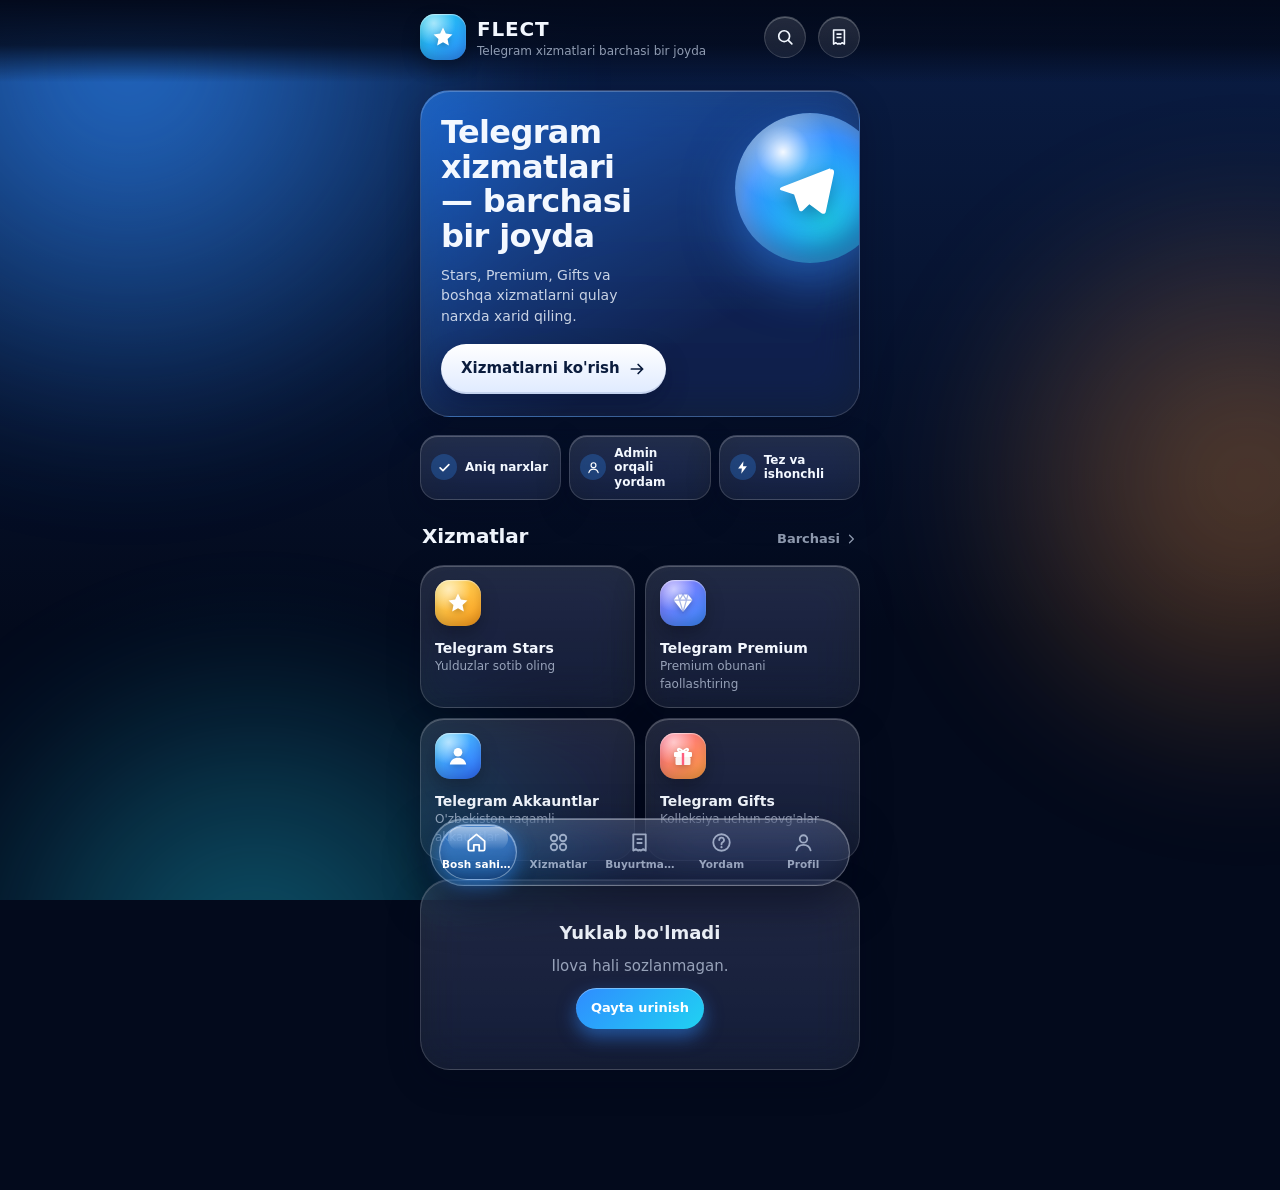
==== commit 79e58d32: "Fix HTML closing tag formatting" ====
--- a/index.html
+++ b/index.html
@@ -60,4 +60,4 @@
 <script src="js/flect-purchase.js?v=4"></script>
 <script src="js/app.js?v=4"></script>
 </body>
-</html> 
+</html>
--- a/css/style.css
+++ b/css/style.css
@@ -6,6 +6,9 @@
 
 /* Layout: bitta ustunli Telegram Mini App — sticky sarlavha, sahifa kontenti, pastda suzuvchi liquid glass dock (surib o'tiladigan linza) */
 :root{
+  /* Xavfsiz hudud: telefon (env) yoki Telegram full ekran (--tg-*) — qaysi biri katta bo'lsa */
+  --safe-top:max(env(safe-area-inset-top,0px),calc(var(--tg-safe-area-inset-top,0px) + var(--tg-content-safe-area-inset-top,0px)));
+  --safe-bottom:max(env(safe-area-inset-bottom,0px),calc(var(--tg-safe-area-inset-bottom,0px) + var(--tg-content-safe-area-inset-bottom,0px)));
   color-scheme:dark;
   --bg0:#030a1c; --bg1:#0a1d45; --bg2:#14306b;
   --text:#f3f8ff; --muted:rgba(222,234,255,.64); --faint:rgba(222,234,255,.42);
@@ -25,8 +28,8 @@
 *{box-sizing:border-box;-webkit-tap-highlight-color:transparent}
 html,body{min-height:100%}
 body{background:var(--bg0);color:var(--text);font:15px/1.45 var(--font);-webkit-font-smoothing:antialiased;overflow-x:hidden;
-  padding-left:max(16px,env(safe-area-inset-left,0px));padding-right:max(16px,env(safe-area-inset-right,0px));padding-block:0}
-body::before{content:"";position:fixed;inset:0 0 auto;height:env(safe-area-inset-top,0px);z-index:30;background:var(--bg0)}
+  padding-left:max(16px,env(safe-area-inset-left,0px));padding-right:max(16px,env(safe-area-inset-right,0px));padding-block:var(--safe-top) 0}
+body::before{content:"";position:fixed;inset:0 0 auto;height:var(--safe-top);z-index:30;background:var(--bg0);pointer-events:none}
 button,input{font:inherit;color:inherit}
 button{cursor:pointer}
 :focus-visible{outline:2px solid var(--a2);outline-offset:3px}
@@ -40,7 +43,7 @@
 @keyframes drift1{to{transform:translate3d(8vmax,6vmax,0) scale(1.1)}}
 @keyframes drift2{to{transform:translate3d(-10vmax,8vmax,0) scale(.9)}}
 
-.app{max-width:440px;margin:0 auto;padding-bottom:calc(120px + env(safe-area-inset-bottom,0px))}
+.app{max-width:440px;margin:0 auto;padding-bottom:calc(120px + var(--safe-bottom))}
 
 /* Shisha yuzalar */
 .glass{background:linear-gradient(180deg,var(--glass2),var(--glass));border:1px solid var(--line);
@@ -48,8 +51,11 @@
   box-shadow:inset 0 1px 0 rgba(255,255,255,.22),0 12px 32px rgba(0,8,30,.28)}
 
 /* Sarlavha */
-.hdr{position:sticky;top:env(safe-area-inset-top,0px);z-index:20;display:flex;align-items:center;gap:12px;padding-block:14px 12px;
-  margin-inline:-4px;padding-inline:4px;background:linear-gradient(180deg,var(--bg0) 10%,transparent)}
+.hdr{position:sticky;top:var(--safe-top);z-index:20;display:flex;align-items:center;gap:12px;padding-block:14px 12px;
+  margin-inline:-4px;padding-inline:4px}
+/* Sarlavha foni ekranning butun kengligida (yon tomonda "ramka" qolmasligi uchun) */
+.hdr::before{content:"";position:absolute;z-index:-1;top:0;bottom:-10px;left:calc(50% - 50vw);right:calc(50% - 50vw);pointer-events:none;
+  background:linear-gradient(180deg,var(--bg0) 0%,color-mix(in srgb,var(--bg0) 82%,transparent) 55%,transparent 100%)}
 .hdr h1{flex:1;min-width:0;margin:0;font-size:19px;font-weight:700;letter-spacing:-.01em;white-space:nowrap;overflow:hidden;text-overflow:ellipsis}
 .brand{flex:1;display:flex;align-items:center;gap:11px;min-width:0}
 .brand b{display:block;font-size:20px;font-weight:800;letter-spacing:.04em}
@@ -199,7 +205,7 @@
 
 /* ===== Liquid dock ===== */
 .dock{position:fixed;z-index:40;left:0;right:0;bottom:0;display:flex;justify-content:center;pointer-events:none;
-  padding-bottom:calc(14px + env(safe-area-inset-bottom,0px));
+  padding-bottom:calc(14px + var(--safe-bottom));
   padding-left:max(14px,env(safe-area-inset-left,0px));padding-right:max(14px,env(safe-area-inset-right,0px))}
 .track{pointer-events:auto;position:relative;width:100%;max-width:420px;height:68px;border-radius:999px;display:grid;grid-template-columns:repeat(5,1fr);
   padding:5px;touch-action:none;user-select:none;-webkit-user-select:none;
@@ -224,7 +230,7 @@
 .tab.near svg{transform:scale(1.1)}
 .dragging .tab:not(.near){color:var(--faint)}
 
-.toast{position:fixed;left:50%;bottom:calc(100px + env(safe-area-inset-bottom,0px));z-index:70;transform:translate(-50%,20px);opacity:0;pointer-events:none;
+.toast{position:fixed;left:50%;bottom:calc(100px + var(--safe-bottom));z-index:70;transform:translate(-50%,20px);opacity:0;pointer-events:none;
   padding:11px 18px;border-radius:999px;font-weight:700;font-size:14px;background:rgba(20,30,55,.85);border:1px solid var(--line2);
   backdrop-filter:blur(18px);-webkit-backdrop-filter:blur(18px);transition:all .35s var(--spring)}
 .toast.show{opacity:1;transform:translate(-50%,0)}
@@ -278,3 +284,4 @@
 .gstar{display:inline-flex;align-items:center;gap:4px;padding:3px 9px 3px 7px;border-radius:999px;font-size:12px;font-weight:800;
   font-variant-numeric:tabular-nums;color:#ffd66b;background:rgba(255,190,40,.14);border:1px solid rgba(255,200,80,.28)}
 .gstar svg{width:13px;height:13px;color:#ffc531}
+ 
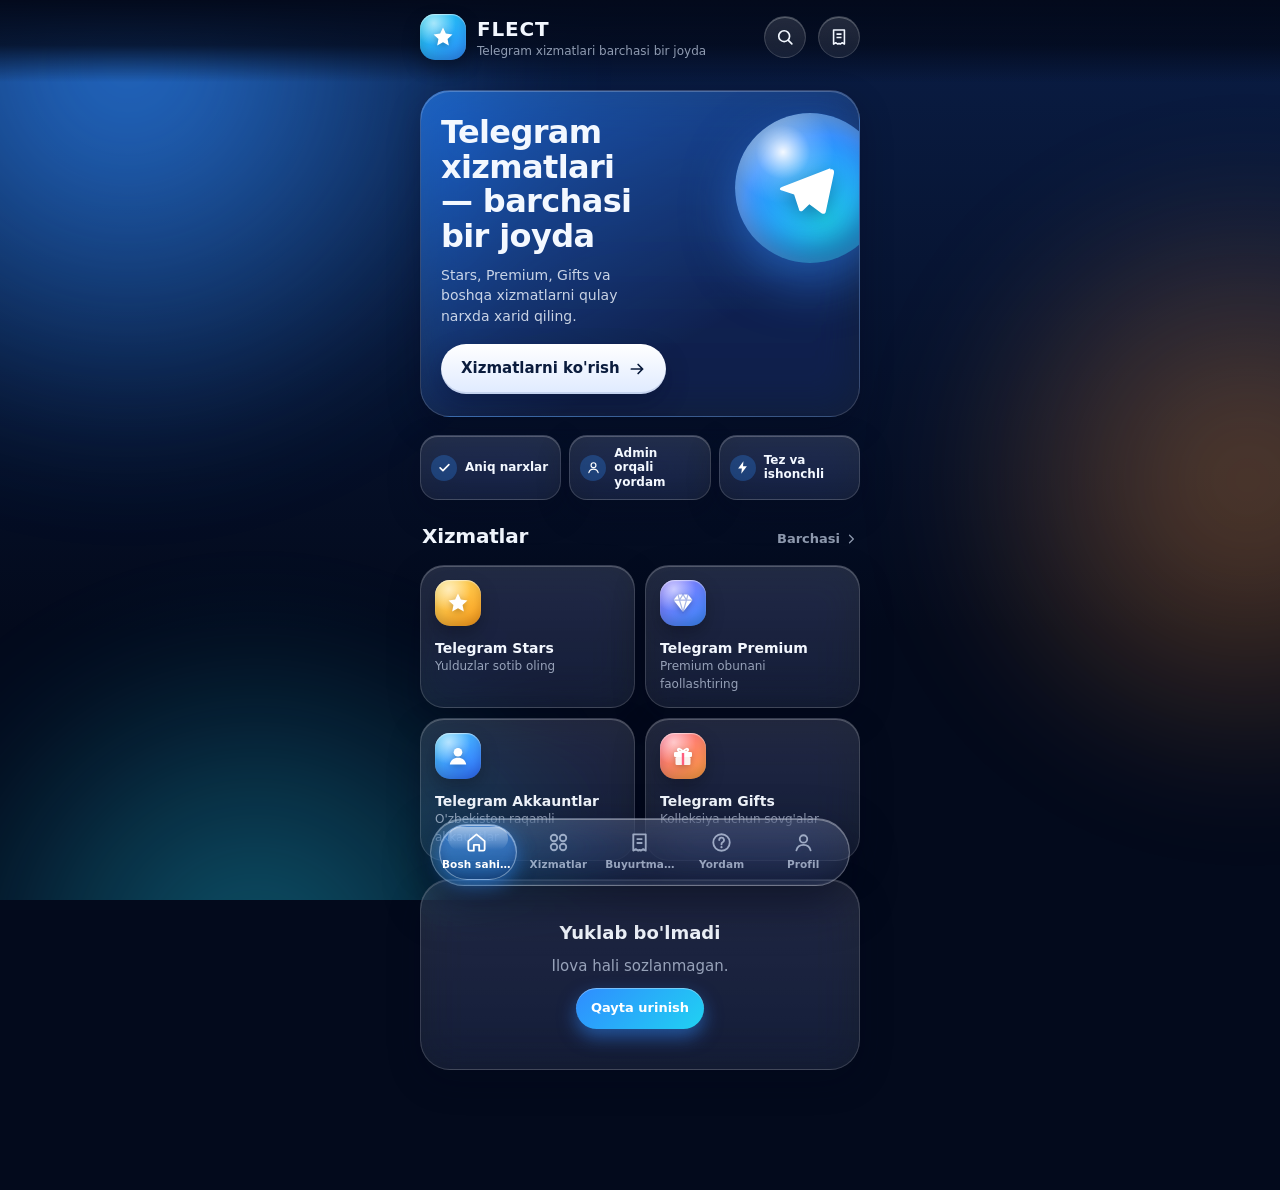
==== commit ee36c2ac: "Supabase backend: migratsiyalar, api va admin-api Edge Functions - Sxema: products, tg_users, orders" ====
--- a/index.html
+++ b/index.html
@@ -10,7 +10,7 @@
   <link rel="preconnect" href="https://fonts.googleapis.com">
   <link rel="preconnect" href="https://fonts.gstatic.com" crossorigin>
   <link rel="stylesheet" href="https://fonts.googleapis.com/css2?family=Manrope:wght@400;500;600;700;800&display=swap">
-  <link rel="stylesheet" href="css/style.css?v=4">
+  <link rel="stylesheet" href="css/style.css?v=5">
 </head>
 <body>
 <div class="bg" aria-hidden="true"><div class="blob b1"></div><div class="blob b2"></div><div class="blob b3"></div></div>
@@ -55,9 +55,9 @@
 
 <div class="toast" id="toast" role="status"></div>
 
-<script src="js/config.js?v=4"></script>
-<script src="js/api.js?v=4"></script>
-<script src="js/flect-purchase.js?v=4"></script>
-<script src="js/app.js?v=4"></script>
+<script src="js/config.js?v=5"></script>
+<script src="js/api.js?v=5"></script>
+<script src="js/flect-purchase.js?v=5"></script>
+<script src="js/app.js?v=5"></script>
 </body>
 </html>
--- a/css/style.css
+++ b/css/style.css
@@ -265,7 +265,8 @@
 .pay.ok{color:var(--ok)}
 .reason{font-size:13px;color:#ffb3a8}
 .st{flex:none;padding:4px 10px;border-radius:999px;font-size:12px;font-weight:700;border:1px solid transparent}
-.st-pending{background:rgba(255,190,60,.16);color:#ffd27a;border-color:rgba(255,190,60,.3)}
+.st-new,.st-pending{background:rgba(255,190,60,.16);color:#ffd27a;border-color:rgba(255,190,60,.3)}
+.st-paid{background:rgba(150,110,255,.18);color:#cbb8ff;border-color:rgba(150,110,255,.35)}
 .st-processing{background:rgba(70,150,255,.18);color:#9cc8ff;border-color:rgba(70,150,255,.35)}
 .st-completed{background:rgba(48,212,141,.16);color:#7ef0bd;border-color:rgba(48,212,141,.32)}
 .st-cancelled{background:rgba(255,95,95,.14);color:#ffaaa6;border-color:rgba(255,95,95,.3)}
